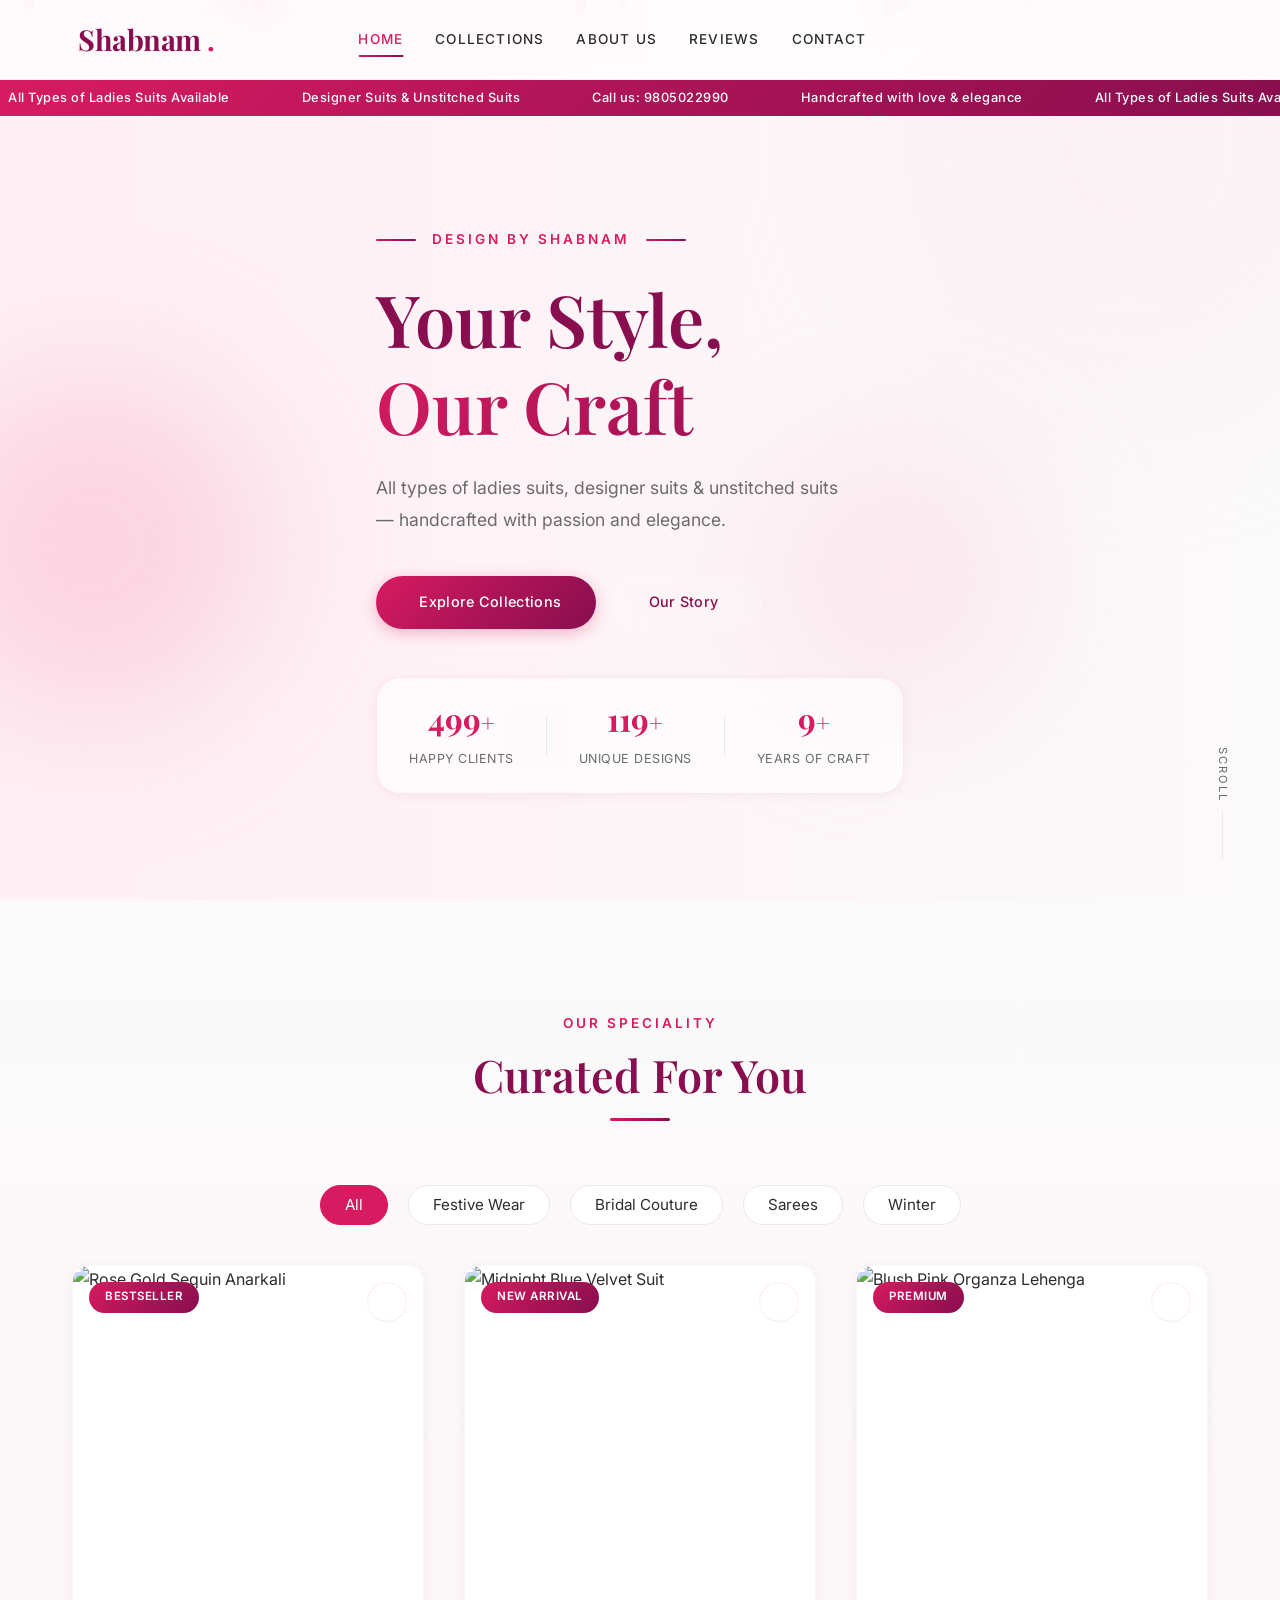
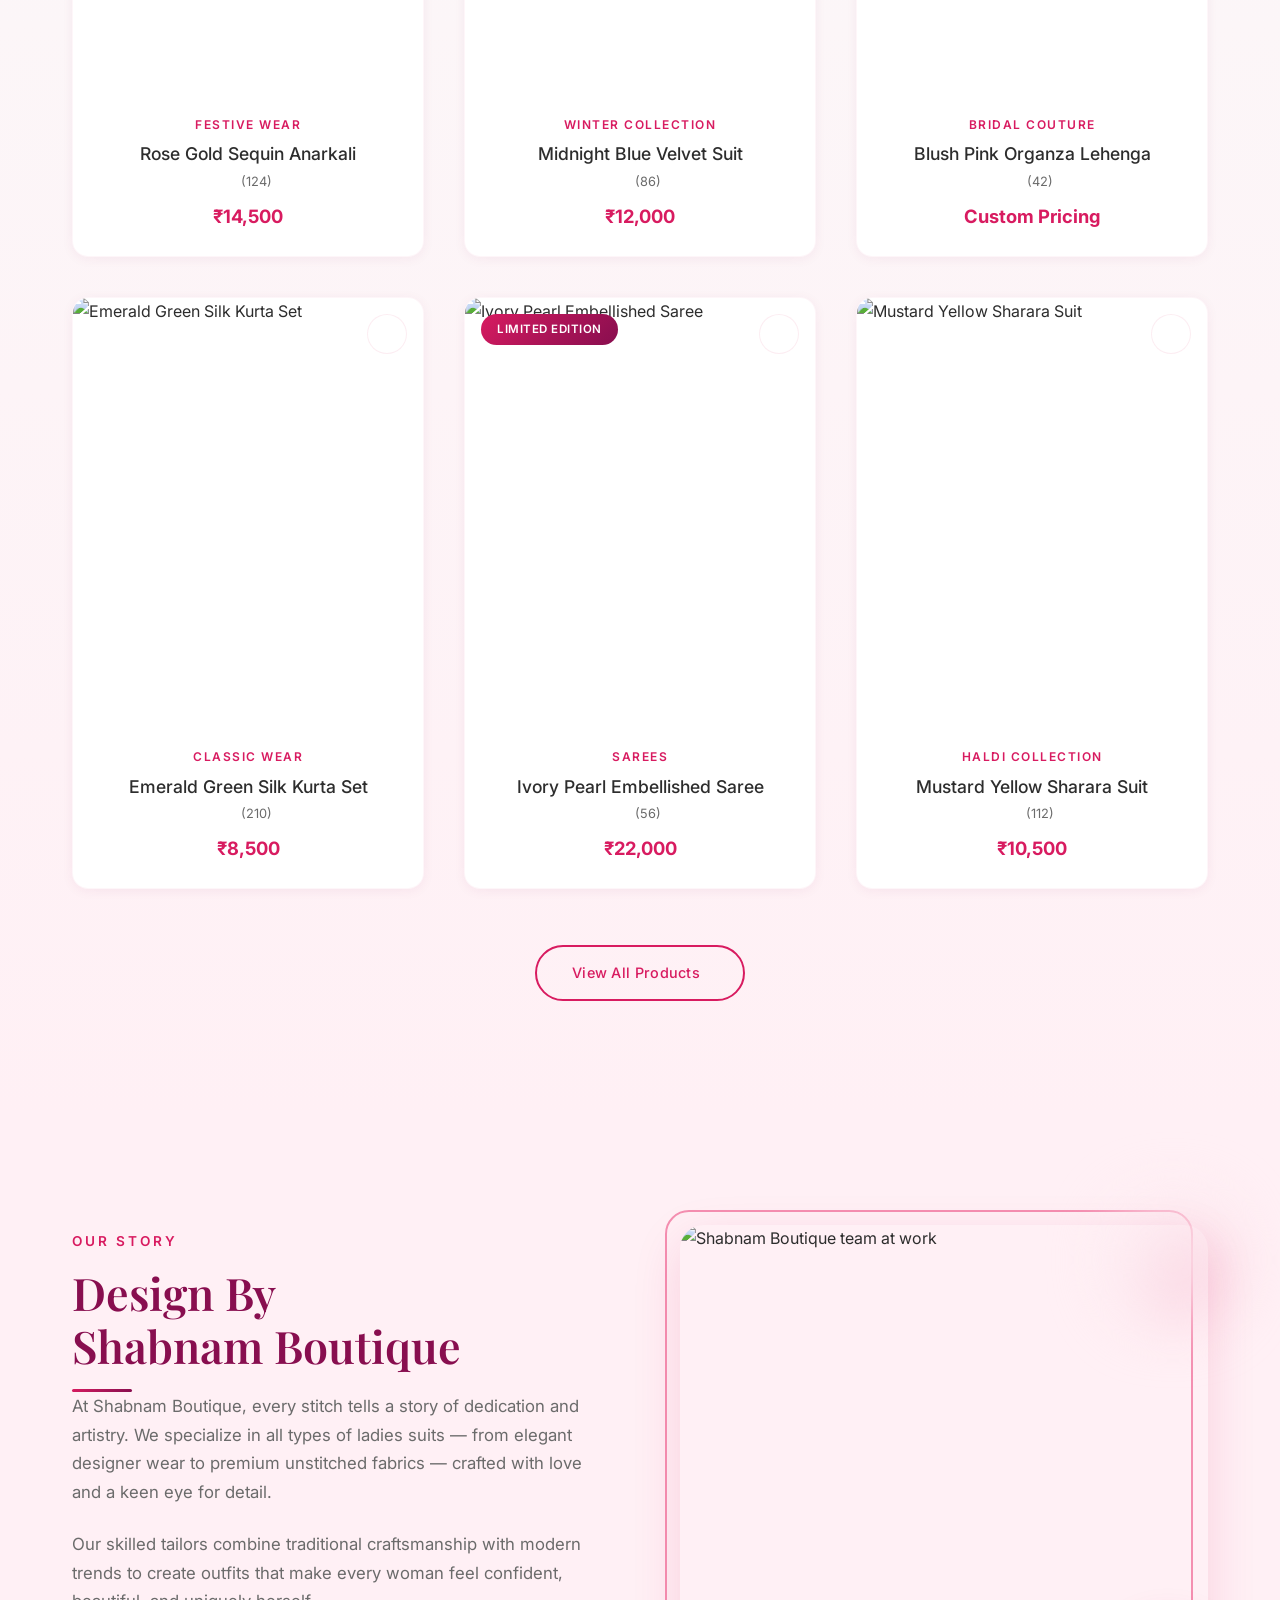
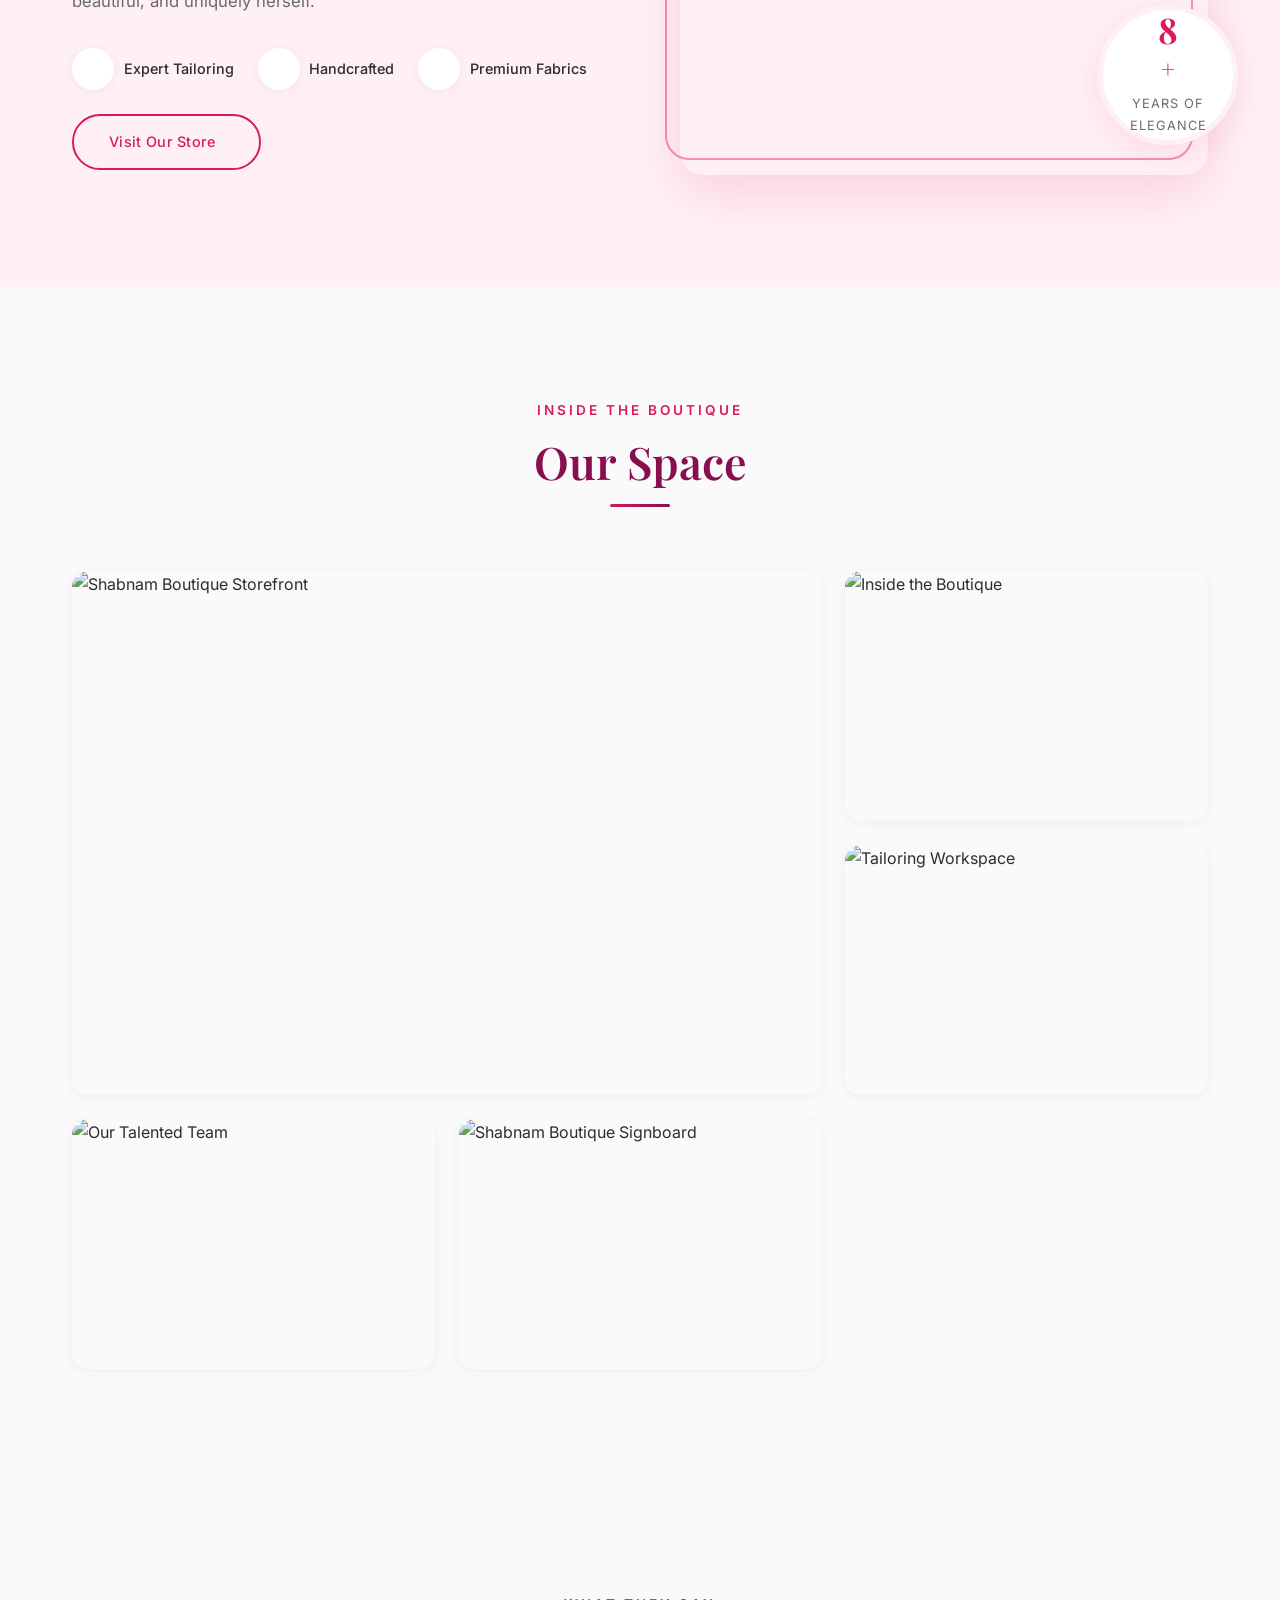
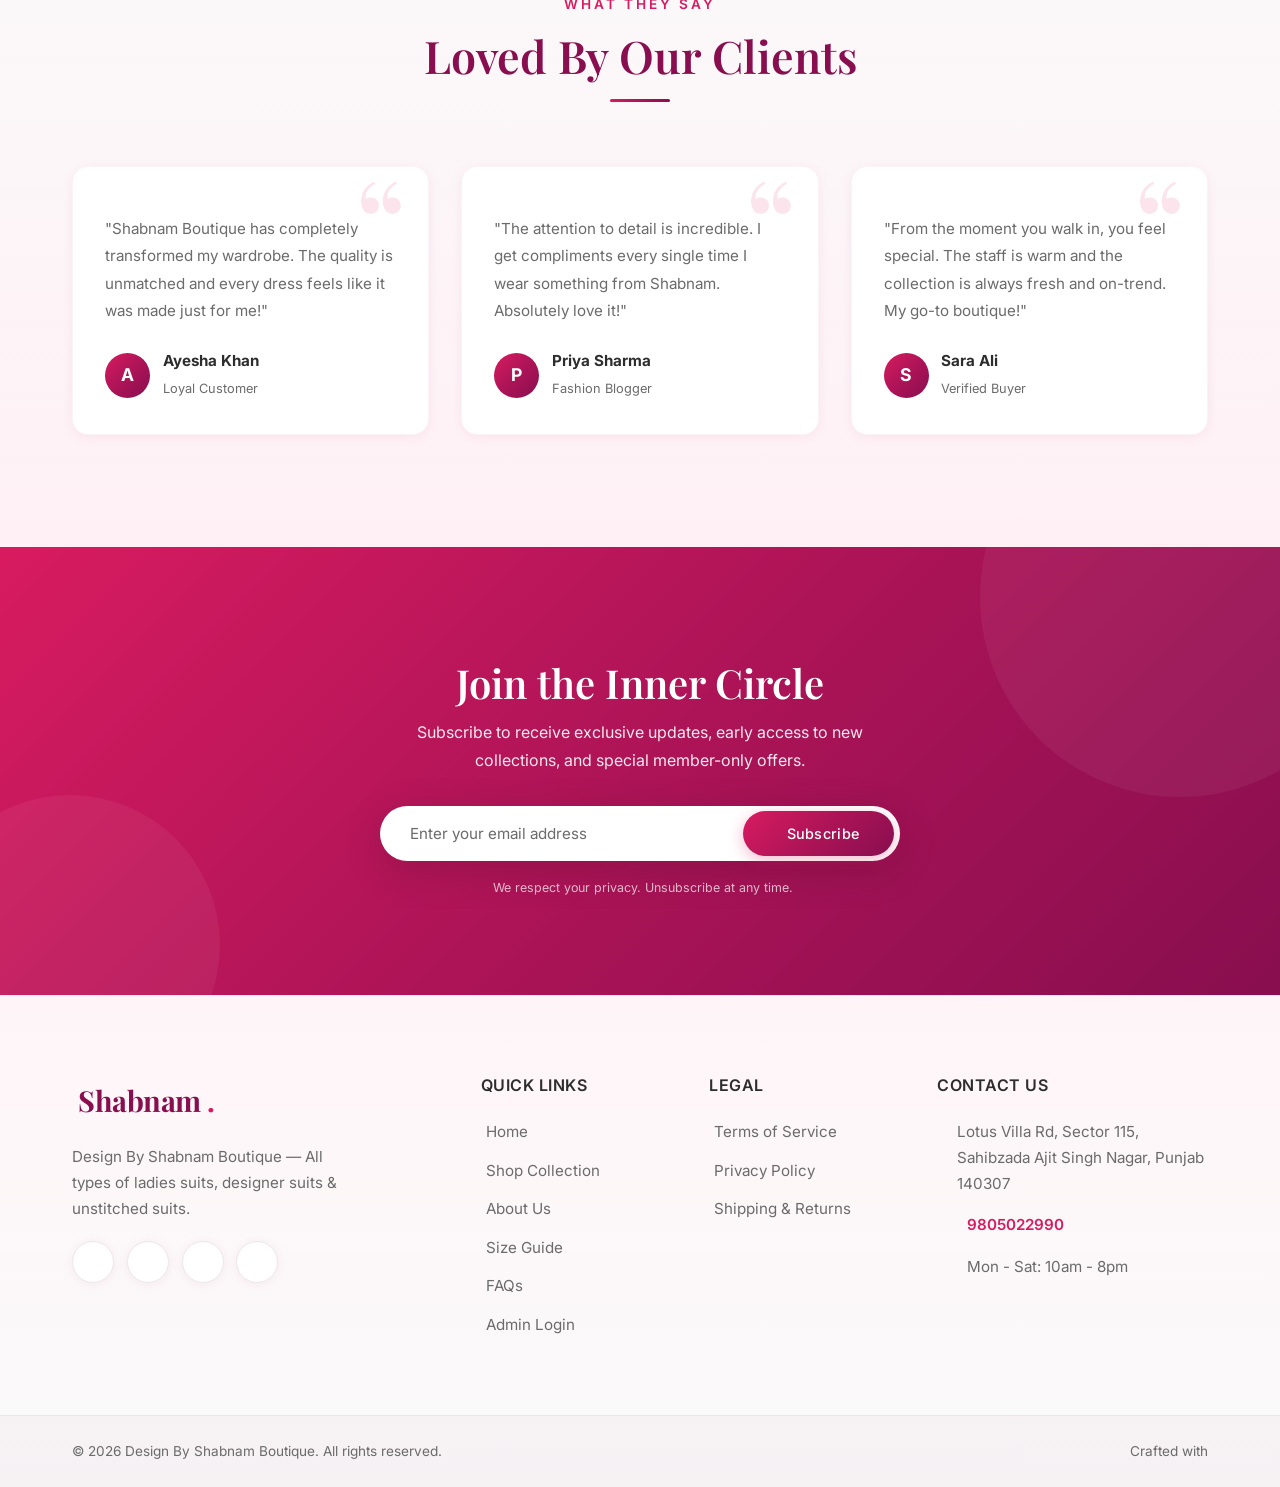
==== index.html @ d17d6d3a "Add files via upload" ====
<!DOCTYPE html>
<html lang="en">
<head>
    <meta charset="UTF-8">
    <meta name="viewport" content="width=device-width, initial-scale=1.0">
    <title>Design By Shabnam Boutique | Ladies Suits & Designer Wear</title>
    <meta name="description" content="Design By Shabnam Boutique — All types of ladies suits, designer suits, and unstitched suits. Call 9805022990.">
    <!-- Google Fonts -->
    <link rel="preconnect" href="https://fonts.googleapis.com">
    <link rel="preconnect" href="https://fonts.gstatic.com" crossorigin>
    <link href="https://fonts.googleapis.com/css2?family=Inter:wght@300;400;500;600&family=Playfair+Display:ital,wght@0,400;0,600;0,700;1,400&display=swap" rel="stylesheet">
    <link rel="stylesheet" href="styles.css">
    <!-- Phosphor Icons -->
    <script src="https://unpkg.com/@phosphor-icons/web"></script>
</head>
<body>
    <!-- Cursor Glow -->
    <div class="cursor-glow" id="cursorGlow"></div>

    <!-- Floating Decorative Orbs -->
    <div class="floating-orbs" aria-hidden="true">
        <div class="orb orb-1"></div>
        <div class="orb orb-2"></div>
        <div class="orb orb-3"></div>
    </div>

    <!-- Navigation -->
    <header class="header" id="mainHeader">
        <div class="container header-container">
            <a href="#" class="logo">
                <span class="logo-icon"><i class="ph ph-flower-lotus"></i></span>
                Shabnam<span class="logo-dot">.</span>
            </a>
            
            <nav class="desktop-nav">
                <a href="#home" class="nav-link active">Home</a>
                <a href="#collections" class="nav-link">Collections</a>
                <a href="#about" class="nav-link">About Us</a>
                <a href="#testimonials" class="nav-link">Reviews</a>
                <a href="#contact" class="nav-link">Contact</a>
            </nav>

            <div class="header-actions">
                <button class="icon-btn" aria-label="Search"><i class="ph ph-magnifying-glass"></i></button>
                <a href="#" class="icon-btn" aria-label="User Profile" id="userProfileBtn">
                    <i class="ph ph-user"></i>
                </a>
                <a href="#" class="icon-btn wishlist-btn" aria-label="Wishlist" onclick="openWishlistModal(event)">
                    <i class="ph ph-heart"></i>
                    <span class="cart-badge" id="wishlistBadge" style="display: none; background: #e91e63;">0</span>
                </a>
                <a href="checkout.html" class="icon-btn cart-btn" aria-label="Cart">
                    <i class="ph ph-shopping-bag"></i>
                    <span class="cart-badge" id="cartBadge" style="display: none;">0</span>
                </a>
                <button class="icon-btn mobile-menu-btn" aria-label="Menu" id="mobileMenuBtn"><i class="ph ph-list"></i></button>
            </div>
        </div>
        
        <!-- Mobile Navigation -->
        <div class="mobile-nav" id="mobileNav">
            <div class="mobile-nav-inner">
                <button class="close-menu-btn" id="closeMenuBtn"><i class="ph ph-x"></i></button>
                <div class="mobile-nav-brand">
                    <span class="logo-icon"><i class="ph ph-flower-lotus"></i></span>
                    <span class="logo">Shabnam<span class="logo-dot">.</span></span>
                </div>
                <a href="#home" class="nav-link">Home</a>
                <a href="#collections" class="nav-link">Collections</a>
                <a href="#about" class="nav-link">About Us</a>
                <a href="#testimonials" class="nav-link">Reviews</a>
                <a href="#contact" class="nav-link">Contact</a>
                <div class="mobile-nav-footer">
                    <div class="social-links">
                        <a href="#" aria-label="Instagram"><i class="ph ph-instagram-logo"></i></a>
                        <a href="#" aria-label="Facebook"><i class="ph ph-facebook-logo"></i></a>
                        <a href="#" aria-label="Pinterest"><i class="ph ph-pinterest-logo"></i></a>
                    </div>
                </div>
            </div>
        </div>
        <div class="mobile-nav-overlay" id="mobileNavOverlay"></div>
    </header>

    <!-- Marquee Announcement Bar -->
    <div class="announcement-bar">
        <div class="marquee">
            <div class="marquee-content">
                <span><i class="ph ph-sparkle"></i> All Types of Ladies Suits Available</span>
                <span><i class="ph ph-star"></i> Designer Suits &amp; Unstitched Suits</span>
                <span><i class="ph ph-gift"></i> Call us: 9805022990</span>
                <span><i class="ph ph-heart"></i> Handcrafted with love &amp; elegance</span>
                <span><i class="ph ph-sparkle"></i> All Types of Ladies Suits Available</span>
                <span><i class="ph ph-star"></i> Designer Suits &amp; Unstitched Suits</span>
                <span><i class="ph ph-gift"></i> Call us: 9805022990</span>
                <span><i class="ph ph-heart"></i> Handcrafted with love &amp; elegance</span>
            </div>
        </div>
    </div>

    <main>
        <!-- Hero Section -->
        <section id="home" class="hero">
            <div class="hero-image-wrapper">
                <img src="images/storefront.webp" alt="Design By Shabnam Boutique Storefront" class="hero-image" id="heroImage">
                <div class="hero-overlay"></div>
            </div>
            <!-- Floating petals -->
            <div class="hero-particles" id="heroParticles"></div>
            <div class="container hero-content">
                <span class="hero-subtitle fade-in">
                    <span class="line"></span>
                    Design By Shabnam
                    <span class="line"></span>
                </span>
                <h1 class="hero-title fade-in">
                    <span class="title-line">Your Style,</span>
                    <span class="title-line accent">Our Craft</span>
                </h1>
                <p class="hero-text fade-in">All types of ladies suits, designer suits &amp; unstitched suits — handcrafted with passion and elegance.</p>
                <div class="hero-btns fade-in">
                    <a href="#collections" class="btn btn-primary btn-glow">
                        <i class="ph ph-shopping-bag"></i>
                        Explore Collections
                    </a>
                    <a href="#about" class="btn btn-glass">
                        Our Story
                        <i class="ph ph-arrow-right"></i>
                    </a>
                </div>
                <div class="hero-stats fade-in">
                    <div class="stat">
                        <span class="stat-number" data-target="500">0</span><span class="stat-plus">+</span>
                        <span class="stat-label">Happy Clients</span>
                    </div>
                    <div class="stat-divider"></div>
                    <div class="stat">
                        <span class="stat-number" data-target="120">0</span><span class="stat-plus">+</span>
                        <span class="stat-label">Unique Designs</span>
                    </div>
                    <div class="stat-divider"></div>
                    <div class="stat">
                        <span class="stat-number" data-target="10">0</span><span class="stat-plus">+</span>
                        <span class="stat-label">Years of Craft</span>
                    </div>
                </div>
            </div>
            <div class="hero-scroll-indicator">
                <span>Scroll</span>
                <div class="scroll-line"></div>
            </div>
        </section>

        <!-- Featured Collections Section -->
        <section id="collections" class="section collections">
            <div class="container">
                <div class="section-header fade-in-scroll">
                    <span class="section-subtitle">Our Speciality</span>
                    <h2 class="section-title">Curated For You</h2>
                    <div class="section-line"></div>
                </div>
                
                <div class="category-filters" id="categoryFilters" style="margin-bottom: 2.5rem; text-align: center;">
                    <button class="filter-btn active" data-filter="all">All</button>
                    <button class="filter-btn" data-filter="Festive Wear">Festive Wear</button>
                    <button class="filter-btn" data-filter="Bridal Couture">Bridal Couture</button>
                    <button class="filter-btn" data-filter="Sarees">Sarees</button>
                    <button class="filter-btn" data-filter="Winter Collection">Winter</button>
                </div>
                
                <div class="product-grid" id="productGrid">
                    <!-- Products will be dynamically loaded here by script.js -->
                </div>        
                <div class="text-center" style="margin-top: 3.5rem;">
                    <a href="#" class="btn btn-outline btn-shimmer">
                        <span>View All Products</span>
                        <i class="ph ph-arrow-right"></i>
                    </a>
                </div>
            </div>
        </section>

        <!-- About Section -->
        <section id="about" class="section about">
            <div class="container about-container">
                <div class="about-content fade-in-scroll">
                    <span class="section-subtitle">Our Story</span>
                    <h2 class="section-title">Design By<br>Shabnam Boutique</h2>
                    <div class="section-line left"></div>
                    <p class="about-text">At Shabnam Boutique, every stitch tells a story of dedication and artistry. We specialize in all types of ladies suits — from elegant designer wear to premium unstitched fabrics — crafted with love and a keen eye for detail.</p>
                    <p class="about-text">Our skilled tailors combine traditional craftsmanship with modern trends to create outfits that make every woman feel confident, beautiful, and uniquely herself.</p>
                    <div class="about-features">
                        <div class="about-feature">
                            <div class="feature-icon"><i class="ph ph-scissors"></i></div>
                            <span>Expert Tailoring</span>
                        </div>
                        <div class="about-feature">
                            <div class="feature-icon"><i class="ph ph-hand-heart"></i></div>
                            <span>Handcrafted</span>
                        </div>
                        <div class="about-feature">
                            <div class="feature-icon"><i class="ph ph-diamond"></i></div>
                            <span>Premium Fabrics</span>
                        </div>
                    </div>
                    <a href="#contact" class="btn btn-outline btn-shimmer" style="margin-top: 1.5rem;">
                        <span>Visit Our Store</span>
                        <i class="ph ph-arrow-right"></i>
                    </a>
                </div>
                <div class="about-image-wrapper fade-in-scroll">
                    <img src="images/team.webp" alt="Shabnam Boutique team at work" class="about-image">
                    <div class="about-experience-badge">
                        <span class="number" data-target="10">0</span><span class="number-plus">+</span>
                        <span class="text">Years of<br>Elegance</span>
                    </div>
                    <div class="about-image-decoration"></div>
                </div>
            </div>
        </section>

        <!-- Gallery Section -->
        <section id="gallery" class="section gallery">
            <div class="container">
                <div class="section-header fade-in-scroll">
                    <span class="section-subtitle">Inside The Boutique</span>
                    <h2 class="section-title">Our Space</h2>
                    <div class="section-line"></div>
                </div>
                <div class="gallery-grid">
                    <div class="gallery-item gallery-item-large fade-in-scroll">
                        <img src="images/storefront.webp" alt="Shabnam Boutique Storefront">
                        <div class="gallery-overlay">
                            <span>Our Storefront</span>
                        </div>
                    </div>
                    <div class="gallery-item fade-in-scroll" style="transition-delay: 0.1s;">
                        <img src="images/boutique_inside.webp" alt="Inside the Boutique">
                        <div class="gallery-overlay">
                            <span>Our Collection</span>
                        </div>
                    </div>
                    <div class="gallery-item fade-in-scroll" style="transition-delay: 0.2s;">
                        <img src="images/workspace.jpg" alt="Tailoring Workspace">
                        <div class="gallery-overlay">
                            <span>The Workshop</span>
                        </div>
                    </div>
                    <div class="gallery-item fade-in-scroll" style="transition-delay: 0.3s;">
                        <img src="images/team.webp" alt="Our Talented Team">
                        <div class="gallery-overlay">
                            <span>Our Team</span>
                        </div>
                    </div>
                    <div class="gallery-item fade-in-scroll" style="transition-delay: 0.4s;">
                        <img src="images/signboard.webp" alt="Shabnam Boutique Signboard">
                        <div class="gallery-overlay">
                            <span>Visit Us</span>
                        </div>
                    </div>
                </div>
            </div>
        </section>

        <!-- Testimonials Section -->
        <section id="testimonials" class="section testimonials">
            <div class="container">
                <div class="section-header fade-in-scroll">
                    <span class="section-subtitle">What They Say</span>
                    <h2 class="section-title">Loved By Our Clients</h2>
                    <div class="section-line"></div>
                </div>
                <div class="testimonials-grid">
                    <div class="testimonial-card fade-in-scroll">
                        <div class="testimonial-stars">
                            <i class="ph-fill ph-star"></i><i class="ph-fill ph-star"></i><i class="ph-fill ph-star"></i><i class="ph-fill ph-star"></i><i class="ph-fill ph-star"></i>
                        </div>
                        <p class="testimonial-text">"Shabnam Boutique has completely transformed my wardrobe. The quality is unmatched and every dress feels like it was made just for me!"</p>
                        <div class="testimonial-author">
                            <div class="author-avatar">A</div>
                            <div>
                                <strong>Ayesha Khan</strong>
                                <span>Loyal Customer</span>
                            </div>
                        </div>
                    </div>
                    <div class="testimonial-card fade-in-scroll" style="transition-delay: 0.15s;">
                        <div class="testimonial-stars">
                            <i class="ph-fill ph-star"></i><i class="ph-fill ph-star"></i><i class="ph-fill ph-star"></i><i class="ph-fill ph-star"></i><i class="ph-fill ph-star"></i>
                        </div>
                        <p class="testimonial-text">"The attention to detail is incredible. I get compliments every single time I wear something from Shabnam. Absolutely love it!"</p>
                        <div class="testimonial-author">
                            <div class="author-avatar">P</div>
                            <div>
                                <strong>Priya Sharma</strong>
                                <span>Fashion Blogger</span>
                            </div>
                        </div>
                    </div>
                    <div class="testimonial-card fade-in-scroll" style="transition-delay: 0.3s;">
                        <div class="testimonial-stars">
                            <i class="ph-fill ph-star"></i><i class="ph-fill ph-star"></i><i class="ph-fill ph-star"></i><i class="ph-fill ph-star"></i><i class="ph-fill ph-star-half"></i>
                        </div>
                        <p class="testimonial-text">"From the moment you walk in, you feel special. The staff is warm and the collection is always fresh and on-trend. My go-to boutique!"</p>
                        <div class="testimonial-author">
                            <div class="author-avatar">S</div>
                            <div>
                                <strong>Sara Ali</strong>
                                <span>Verified Buyer</span>
                            </div>
                        </div>
                    </div>
                </div>
            </div>
        </section>

        <!-- Newsletter Section -->
        <section class="newsletter">
            <div class="newsletter-bg-shapes" aria-hidden="true">
                <div class="shape shape-1"></div>
                <div class="shape shape-2"></div>
            </div>
            <div class="container newsletter-container fade-in-scroll">
                <i class="ph ph-envelope-simple newsletter-icon"></i>
                <h2 class="newsletter-title">Join the Inner Circle</h2>
                <p class="newsletter-text">Subscribe to receive exclusive updates, early access to new collections, and special member-only offers.</p>
                <form class="newsletter-form" id="newsletterForm">
                    <input type="email" placeholder="Enter your email address" required class="newsletter-input" id="newsletterEmail">
                    <button type="submit" class="btn btn-primary btn-glow">
                        <i class="ph ph-paper-plane-tilt"></i>
                        Subscribe
                    </button>
                </form>
                <p class="newsletter-note"><i class="ph ph-lock-simple"></i> We respect your privacy. Unsubscribe at any time.</p>
            </div>
        </section>

        <!-- Quick View Modal -->
        <div id="quickViewModal" class="quick-view-modal hidden">
            <div class="quick-view-overlay" id="quickViewOverlay"></div>
            <div class="quick-view-content">
                <button class="close-quick-view" id="closeQuickView"><i class="ph ph-x"></i></button>
                <div class="quick-view-grid">
                    <div class="quick-view-image-container">
                        <img id="qvImage" src="" alt="Product">
                    </div>
                    <div class="quick-view-details">
                        <span id="qvCategory" class="qv-category"></span>
                        <h2 id="qvName" class="qv-title"></h2>
                        <div class="qv-rating" id="qvRating"></div>
                        <p id="qvPrice" class="qv-price"></p>
                        <p id="qvDescription" class="qv-description"></p>
                        
                        <div class="qv-options">
                            <label for="qvSize">Select Size</label>
                            <select id="qvSize" class="qv-select">
                                <!-- Options injected dynamically -->
                            </select>
                        </div>
                        
                        <button id="qvAddToCartBtn" class="btn btn-primary btn-glow w-100" style="width: 100%; margin-top: 1rem;">
                            <i class="ph ph-shopping-cart"></i> Add to Cart
                        </button>
                    </div>
                </div>
            </div>
        </div>

        <!-- Wishlist Modal -->
        <div id="wishlistModal" class="quick-view-modal hidden">
            <div class="quick-view-overlay" id="wishlistOverlay"></div>
            <div class="quick-view-content" style="max-width: 600px;">
                <button class="close-quick-view" id="closeWishlist"><i class="ph ph-x"></i></button>
                <div style="padding: 2rem;">
                    <h2 class="checkout-title" style="margin-bottom: 1rem; padding-bottom: 0.5rem; font-family: var(--font-heading); color: var(--color-accent); border-bottom: 1px solid var(--color-border);">Your Wishlist</h2>
                    <div id="wishlistItemsContainer" class="cart-items" style="max-height: 400px; overflow-y: auto;">
                        <!-- Items injected here -->
                    </div>
                </div>
            </div>
        </div>
    </main>

    <!-- Footer -->
    <footer id="contact" class="footer">
        <div class="container footer-container">
            <div class="footer-brand">
                <a href="#" class="logo">
                    <span class="logo-icon"><i class="ph ph-flower-lotus"></i></span>
                    Shabnam<span class="logo-dot">.</span>
                </a>
                <p class="footer-desc">Design By Shabnam Boutique — All types of ladies suits, designer suits &amp; unstitched suits.</p>
                <div class="social-links">
                    <a href="#" aria-label="Instagram"><i class="ph ph-instagram-logo"></i></a>
                    <a href="#" aria-label="Facebook"><i class="ph ph-facebook-logo"></i></a>
                    <a href="#" aria-label="Pinterest"><i class="ph ph-pinterest-logo"></i></a>
                    <a href="#" aria-label="Twitter"><i class="ph ph-twitter-logo"></i></a>
                </div>
            </div>
            
            <div class="footer-links">
                <h4 class="footer-heading">Quick Links</h4>
                <ul>
                    <li><a href="#home"><i class="ph ph-caret-right"></i> Home</a></li>
                    <li><a href="#collections"><i class="ph ph-caret-right"></i> Shop Collection</a></li>
                    <li><a href="#about"><i class="ph ph-caret-right"></i> About Us</a></li>
                    <li><a href="#"><i class="ph ph-caret-right"></i> Size Guide</a></li>
                    <li><a href="#"><i class="ph ph-caret-right"></i> FAQs</a></li>
                    <li><a href="admin.html"><i class="ph ph-lock-key"></i> Admin Login</a></li>
                </ul>
            </div>
            
            <div class="footer-links">
                <h4 class="footer-heading">Legal</h4>
                <ul>
                    <li><a href="#"><i class="ph ph-caret-right"></i> Terms of Service</a></li>
                    <li><a href="#"><i class="ph ph-caret-right"></i> Privacy Policy</a></li>
                    <li><a href="#"><i class="ph ph-caret-right"></i> Shipping & Returns</a></li>
                </ul>
            </div>
            
            <div class="footer-contact">
                <h4 class="footer-heading">Contact Us</h4>
                <p><i class="ph ph-map-pin"></i> <a href="https://maps.app.goo.gl/NgfeRGjJx2tMakkLA" target="_blank" rel="noopener noreferrer" style="color: inherit; text-decoration: none; transition: color 0.3s ease;" onmouseover="this.style.color='var(--color-primary)'" onmouseout="this.style.color='inherit'">Lotus Villa Rd, Sector 115, Sahibzada Ajit Singh Nagar, Punjab 140307</a></p>
                <p><i class="ph ph-phone"></i> <a href="tel:9805022990" style="color: var(--color-primary); font-weight: 600;">9805022990</a></p>
                <p><i class="ph ph-clock"></i> Mon - Sat: 10am - 8pm</p>
            </div>
        </div>
        <div class="footer-bottom">
            <div class="container footer-bottom-inner">
                <p>&copy; 2026 Design By Shabnam Boutique. All rights reserved.</p>
                <p>Crafted with <i class="ph-fill ph-heart" style="color: var(--color-primary);"></i></p>
            </div>
        </div>
    </footer>

    <!-- Back to Top Button -->
    <button class="back-to-top" id="backToTop" aria-label="Back to top">
        <i class="ph ph-caret-up"></i>
    </button>

    <!-- Firebase SDKs -->
    <script src="https://www.gstatic.com/firebasejs/10.7.1/firebase-app-compat.js"></script>
    <script src="https://www.gstatic.com/firebasejs/10.7.1/firebase-firestore-compat.js"></script>
    <script src="https://www.gstatic.com/firebasejs/10.7.1/firebase-auth-compat.js"></script>
    <script src="firebase-init.js"></script>
    
    <script src="script.js"></script>
</body>
</html>
---- styles.css ----
/* ==========================================================================
   CSS Variables & Reset
   ========================================================================== */
:root {
    /* Color Palette - Elegant Pink Theme */
    --color-primary: #D81B60;
    --color-primary-dark: #AD1457;
    --color-primary-light: #F48FB1;
    --color-primary-lighter: #FCE4EC;
    --color-accent: #880E4F;
    --color-gold: #C9A96E;
    
    --color-bg-light: #FAFAFA;
    --color-bg-pink-tint: #FFF0F5;
    --color-surface: #FFFFFF;
    
    --color-text-main: #2D2D2D;
    --color-text-light: #6B6B6B;
    --color-text-white: #FFFFFF;

    --color-border: #F0E6EA;

    /* Gradients */
    --gradient-primary: linear-gradient(135deg, #D81B60 0%, #AD1457 50%, #880E4F 100%);
    --gradient-soft: linear-gradient(135deg, #FFF0F5 0%, #FCE4EC 50%, #F8BBD0 100%);
    --gradient-glass: linear-gradient(135deg, rgba(255,255,255,0.2), rgba(255,255,255,0.05));

    /* Typography */
    --font-heading: 'Playfair Display', serif;
    --font-body: 'Inter', sans-serif;
    
    /* Layout */
    --container-width: 1200px;
    --header-height: 80px;

    /* Transitions */
    --transition-fast: 0.2s ease;
    --transition-smooth: 0.4s cubic-bezier(0.25, 0.46, 0.45, 0.94);
    --transition-bounce: 0.5s cubic-bezier(0.34, 1.56, 0.64, 1);
    
    /* Shadows */
    --shadow-sm: 0 2px 12px rgba(136, 14, 79, 0.06);
    --shadow-md: 0 8px 30px rgba(216, 27, 96, 0.1);
    --shadow-lg: 0 16px 48px rgba(216, 27, 96, 0.15);
    --shadow-glow: 0 0 30px rgba(216, 27, 96, 0.25);

    /* Border radius */
    --radius-sm: 8px;
    --radius-md: 16px;
    --radius-lg: 24px;
    --radius-full: 50px;
}

* {
    margin: 0;
    padding: 0;
    box-sizing: border-box;
}

html {
    scroll-behavior: smooth;
}

body {
    font-family: var(--font-body);
    color: var(--color-text-main);
    background-color: var(--color-bg-light);
    line-height: 1.7;
    overflow-x: hidden;
    cursor: default;
}

::selection {
    background-color: var(--color-primary-lighter);
    color: var(--color-accent);
}

a {
    text-decoration: none;
    color: inherit;
}

ul {
    list-style: none;
}

img {
    max-width: 100%;
    height: auto;
    display: block;
}

.container {
    max-width: var(--container-width);
    margin: 0 auto;
    padding: 0 2rem;
}

.text-center {
    text-align: center;
}

/* ==========================================================================
   Cursor Glow
   ========================================================================== */
.cursor-glow {
    position: fixed;
    width: 400px;
    height: 400px;
    border-radius: 50%;
    background: radial-gradient(circle, rgba(216, 27, 96, 0.06) 0%, transparent 70%);
    pointer-events: none;
    z-index: 9999;
    transform: translate(-50%, -50%);
    transition: opacity 0.3s ease;
    opacity: 0;
}

.cursor-glow.active {
    opacity: 1;
}

/* ==========================================================================
   Floating Orbs
   ========================================================================== */
.floating-orbs {
    position: fixed;
    top: 0;
    left: 0;
    width: 100%;
    height: 100%;
    pointer-events: none;
    z-index: 0;
    overflow: hidden;
}

.orb {
    position: absolute;
    border-radius: 50%;
    filter: blur(80px);
    opacity: 0.3;
}

.orb-1 {
    width: 500px;
    height: 500px;
    background: var(--color-primary-lighter);
    top: -100px;
    right: -100px;
    animation: floatOrb 20s ease-in-out infinite;
}

.orb-2 {
    width: 350px;
    height: 350px;
    background: var(--color-primary-light);
    bottom: 20%;
    left: -80px;
    animation: floatOrb 25s ease-in-out infinite reverse;
}

.orb-3 {
    width: 250px;
    height: 250px;
    background: #F8BBD0;
    top: 50%;
    right: 20%;
    animation: floatOrb 18s ease-in-out infinite 5s;
}

@keyframes floatOrb {
    0%, 100% { transform: translate(0, 0) scale(1); }
    25% { transform: translate(40px, -60px) scale(1.1); }
    50% { transform: translate(-30px, 40px) scale(0.95); }
    75% { transform: translate(60px, 20px) scale(1.05); }
}

/* ==========================================================================
   Typography
   ========================================================================== */
h1, h2, h3, h4, h5, h6 {
    font-family: var(--font-heading);
    color: var(--color-accent);
    font-weight: 600;
    line-height: 1.2;
}

/* ==========================================================================
   Buttons
   ========================================================================== */
.btn {
    display: inline-flex;
    align-items: center;
    justify-content: center;
    gap: 0.5rem;
    padding: 0.85rem 2.2rem;
    font-family: var(--font-body);
    font-size: 0.9rem;
    font-weight: 500;
    border-radius: var(--radius-full);
    cursor: pointer;
    transition: all var(--transition-smooth);
    border: none;
    outline: none;
    position: relative;
    overflow: hidden;
    letter-spacing: 0.3px;
}

.btn-primary {
    background: var(--gradient-primary);
    color: var(--color-text-white);
    box-shadow: 0 4px 15px rgba(216, 27, 96, 0.3);
}

.btn-primary:hover {
    transform: translateY(-3px);
    box-shadow: 0 8px 25px rgba(216, 27, 96, 0.4);
}

.btn-primary:active {
    transform: translateY(-1px);
}

.btn-glow::after {
    content: '';
    position: absolute;
    top: -50%;
    left: -50%;
    width: 200%;
    height: 200%;
    background: radial-gradient(circle, rgba(255,255,255,0.15) 0%, transparent 60%);
    opacity: 0;
    transition: opacity 0.3s ease;
}

.btn-glow:hover::after {
    opacity: 1;
}

.btn-glass {
    background: rgba(255, 255, 255, 0.15);
    backdrop-filter: blur(10px);
    -webkit-backdrop-filter: blur(10px);
    border: 1px solid rgba(255, 255, 255, 0.3);
    color: var(--color-accent);
}

.btn-glass:hover {
    background: rgba(255, 255, 255, 0.3);
    transform: translateY(-3px);
}

.btn-outline {
    background-color: transparent;
    color: var(--color-primary);
    border: 2px solid var(--color-primary);
    position: relative;
    z-index: 1;
}

.btn-outline::before {
    content: '';
    position: absolute;
    top: 0;
    left: 0;
    width: 0;
    height: 100%;
    background: var(--gradient-primary);
    transition: width var(--transition-smooth);
    border-radius: var(--radius-full);
    z-index: -1;
}

.btn-outline:hover {
    color: var(--color-text-white);
    border-color: transparent;
    transform: translateY(-3px);
    box-shadow: var(--shadow-md);
}

.btn-outline:hover::before {
    width: 100%;
}

.btn-shimmer {
    overflow: hidden;
}

.btn-shimmer::after {
    content: '';
    position: absolute;
    top: 0;
    left: -100%;
    width: 60%;
    height: 100%;
    background: linear-gradient(90deg, transparent, rgba(255,255,255,0.2), transparent);
    animation: shimmer 3s infinite;
}

@keyframes shimmer {
    0% { left: -100%; }
    100% { left: 200%; }
}

.btn-sm {
    padding: 0.55rem 1.4rem;
    font-size: 0.85rem;
}

.btn:disabled {
    opacity: 0.5;
    cursor: not-allowed;
    transform: none !important;
    box-shadow: none !important;
}

/* ==========================================================================
   Header & Navigation
   ========================================================================== */
.header {
    position: fixed;
    top: 0;
    left: 0;
    width: 100%;
    height: var(--header-height);
    background-color: rgba(255, 255, 255, 0.7);
    backdrop-filter: blur(20px) saturate(180%);
    -webkit-backdrop-filter: blur(20px) saturate(180%);
    z-index: 1000;
    transition: all 0.3s ease;
    border-bottom: 1px solid rgba(216, 27, 96, 0.05);
}

.header.scrolled {
    box-shadow: 0 4px 30px rgba(216, 27, 96, 0.08);
    background-color: rgba(255, 255, 255, 0.92);
    height: 70px;
}

.header-container {
    display: flex;
    justify-content: space-between;
    align-items: center;
    height: 100%;
}

.logo {
    font-family: var(--font-heading);
    font-size: 1.8rem;
    font-weight: 700;
    color: var(--color-accent);
    letter-spacing: -0.5px;
    display: flex;
    align-items: center;
    gap: 0.4rem;
}

.logo-icon {
    font-size: 1.4rem;
    color: var(--color-primary);
    display: flex;
    animation: gentlePulse 3s ease-in-out infinite;
}

@keyframes gentlePulse {
    0%, 100% { transform: scale(1); }
    50% { transform: scale(1.1); }
}

.logo-dot {
    color: var(--color-primary);
}

.desktop-nav {
    display: flex;
    gap: 2rem;
}

.nav-link {
    font-size: 0.85rem;
    font-weight: 500;
    color: var(--color-text-main);
    text-transform: uppercase;
    letter-spacing: 1.2px;
    position: relative;
    transition: var(--transition-fast);
    padding: 0.4rem 0;
}

.nav-link::after {
    content: '';
    position: absolute;
    bottom: 0;
    left: 50%;
    width: 0;
    height: 2px;
    background: var(--gradient-primary);
    transition: all var(--transition-smooth);
    transform: translateX(-50%);
    border-radius: 2px;
}

.nav-link:hover {
    color: var(--color-primary);
}

.nav-link:hover::after, .nav-link.active::after {
    width: 100%;
}

.nav-link.active {
    color: var(--color-primary);
}

.header-actions {
    display: flex;
    gap: 0.8rem;
    align-items: center;
}

.icon-btn {
    background: none;
    border: none;
    font-size: 1.3rem;
    color: var(--color-text-main);
    cursor: pointer;
    transition: all var(--transition-fast);
    width: 40px;
    height: 40px;
    display: flex;
    align-items: center;
    justify-content: center;
    border-radius: 50%;
    position: relative;
}

.icon-btn:hover {
    color: var(--color-primary);
    background-color: var(--color-primary-lighter);
}

.cart-btn {
    position: relative;
}

.cart-badge {
    position: absolute;
    top: 2px;
    right: 2px;
    width: 18px;
    height: 18px;
    background: var(--gradient-primary);
    color: white;
    font-size: 0.65rem;
    font-weight: 700;
    border-radius: 50%;
    display: flex;
    align-items: center;
    justify-content: center;
    animation: badgePop 0.3s var(--transition-bounce);
}

@keyframes badgePop {
    0% { transform: scale(0); }
    100% { transform: scale(1); }
}

.mobile-menu-btn {
    display: none;
}

/* Mobile Nav */
.mobile-nav {
    position: fixed;
    top: 0;
    right: -100%;
    width: 320px;
    height: 100vh;
    background: linear-gradient(180deg, #FFF0F5 0%, #FFFFFF 100%);
    box-shadow: -10px 0 40px rgba(136, 14, 79, 0.1);
    z-index: 1001;
    transition: right 0.5s cubic-bezier(0.77, 0, 0.175, 1);
}

.mobile-nav.open {
    right: 0;
}

.mobile-nav-overlay {
    position: fixed;
    inset: 0;
    background: rgba(136, 14, 79, 0.15);
    backdrop-filter: blur(4px);
    z-index: 1000;
    opacity: 0;
    pointer-events: none;
    transition: opacity 0.3s ease;
}

.mobile-nav-overlay.active {
    opacity: 1;
    pointer-events: auto;
}

.mobile-nav-inner {
    display: flex;
    flex-direction: column;
    padding: 2rem;
    height: 100%;
}

.mobile-nav-brand {
    display: flex;
    align-items: center;
    gap: 0.5rem;
    margin-bottom: 3rem;
    padding-bottom: 1.5rem;
    border-bottom: 1px solid var(--color-border);
}

.mobile-nav .nav-link {
    font-size: 1.1rem;
    margin-bottom: 1.2rem;
    padding: 0.6rem 1rem;
    border-radius: var(--radius-sm);
    transition: all var(--transition-fast);
}

.mobile-nav .nav-link:hover {
    background-color: var(--color-primary-lighter);
}

.mobile-nav-footer {
    margin-top: auto;
    padding-top: 1.5rem;
    border-top: 1px solid var(--color-border);
}

.close-menu-btn {
    position: absolute;
    top: 25px;
    right: 25px;
    background: var(--color-primary-lighter);
    border: none;
    font-size: 1.4rem;
    color: var(--color-primary);
    cursor: pointer;
    width: 40px;
    height: 40px;
    border-radius: 50%;
    display: flex;
    align-items: center;
    justify-content: center;
    transition: all var(--transition-fast);
}

.close-menu-btn:hover {
    background: var(--color-primary);
    color: white;
}

/* ==========================================================================
   Announcement Bar / Marquee
   ========================================================================== */
.announcement-bar {
    position: fixed;
    top: var(--header-height);
    left: 0;
    width: 100%;
    background: var(--gradient-primary);
    color: white;
    z-index: 999;
    overflow: hidden;
    height: 36px;
    display: flex;
    align-items: center;
}

.marquee {
    display: flex;
    width: 100%;
    overflow: hidden;
}

.marquee-content {
    display: flex;
    gap: 4rem;
    animation: marqueeScroll 30s linear infinite;
    white-space: nowrap;
}

.marquee-content span {
    font-size: 0.8rem;
    font-weight: 500;
    letter-spacing: 0.5px;
    display: flex;
    align-items: center;
    gap: 0.5rem;
}

@keyframes marqueeScroll {
    0% { transform: translateX(0); }
    100% { transform: translateX(-50%); }
}

/* ==========================================================================
   Hero Section
   ========================================================================== */
.hero {
    position: relative;
    height: 100vh;
    min-height: 700px;
    display: flex;
    align-items: center;
    padding-top: calc(var(--header-height) + 36px);
    overflow: hidden;
}

.hero-image-wrapper {
    position: absolute;
    top: 0;
    left: 0;
    width: 100%;
    height: 100%;
    z-index: -1;
}

.hero-image {
    width: 100%;
    height: 100%;
    object-fit: cover;
    object-position: center 20%;
    animation: heroZoom 25s ease-in-out infinite alternate;
}

@keyframes heroZoom {
    0% { transform: scale(1); }
    100% { transform: scale(1.08); }
}

.hero-overlay {
    position: absolute;
    top: 0;
    left: 0;
    width: 100%;
    height: 100%;
    background: linear-gradient(
        to right,
        rgba(255,240,245,0.95) 0%,
        rgba(255,240,245,0.8) 35%,
        rgba(255,240,245,0.4) 60%,
        rgba(255,240,245,0.1) 100%
    );
}

.hero-particles {
    position: absolute;
    inset: 0;
    pointer-events: none;
    z-index: 1;
}

.petal {
    position: absolute;
    width: 12px;
    height: 12px;
    background: var(--color-primary-light);
    border-radius: 50% 0 50% 50%;
    opacity: 0.4;
    animation: floatPetal linear infinite;
}

@keyframes floatPetal {
    0% {
        transform: translateY(0) rotate(0deg) scale(1);
        opacity: 0;
    }
    10% { opacity: 0.4; }
    90% { opacity: 0.4; }
    100% {
        transform: translateY(100vh) rotate(720deg) scale(0.3);
        opacity: 0;
    }
}

.hero-content {
    max-width: 650px;
    position: relative;
    z-index: 2;
}

.hero-subtitle {
    display: inline-flex;
    align-items: center;
    gap: 1rem;
    font-size: 0.85rem;
    text-transform: uppercase;
    letter-spacing: 3px;
    color: var(--color-primary);
    margin-bottom: 1.5rem;
    font-weight: 600;
}

.hero-subtitle .line {
    display: inline-block;
    width: 40px;
    height: 2px;
    background: var(--gradient-primary);
    border-radius: 2px;
}

.hero-title {
    font-size: 4.5rem;
    margin-bottom: 1.5rem;
    color: var(--color-accent);
}

.hero-title .title-line {
    display: block;
}

.hero-title .title-line.accent {
    background: var(--gradient-primary);
    -webkit-background-clip: text;
    -webkit-text-fill-color: transparent;
    background-clip: text;
}

.hero-text {
    font-size: 1.1rem;
    color: var(--color-text-light);
    margin-bottom: 2.5rem;
    max-width: 480px;
    line-height: 1.8;
}

.hero-btns {
    display: flex;
    gap: 1rem;
    flex-wrap: wrap;
    margin-bottom: 3rem;
}

.hero-stats {
    display: flex;
    align-items: center;
    gap: 2rem;
    padding: 1.5rem 2rem;
    background: rgba(255, 255, 255, 0.6);
    backdrop-filter: blur(15px);
    -webkit-backdrop-filter: blur(15px);
    border-radius: var(--radius-lg);
    border: 1px solid rgba(216, 27, 96, 0.08);
    box-shadow: var(--shadow-sm);
}

.stat {
    text-align: center;
}

.stat-number {
    font-family: var(--font-heading);
    font-size: 2rem;
    font-weight: 700;
    color: var(--color-primary);
    line-height: 1;
}

.stat-plus {
    font-family: var(--font-heading);
    font-size: 1.5rem;
    color: var(--color-primary);
    font-weight: 700;
}

.stat-label {
    display: block;
    font-size: 0.78rem;
    color: var(--color-text-light);
    text-transform: uppercase;
    letter-spacing: 0.5px;
    margin-top: 0.3rem;
}

.stat-divider {
    width: 1px;
    height: 40px;
    background: var(--color-border);
}

.hero-scroll-indicator {
    position: absolute;
    bottom: 2.5rem;
    right: 3rem;
    display: flex;
    flex-direction: column;
    align-items: center;
    gap: 0.5rem;
    z-index: 2;
}

.hero-scroll-indicator span {
    font-size: 0.7rem;
    text-transform: uppercase;
    letter-spacing: 2px;
    color: var(--color-text-light);
    writing-mode: vertical-rl;
}

.scroll-line {
    width: 1px;
    height: 50px;
    background: var(--color-border);
    position: relative;
    overflow: hidden;
}

.scroll-line::after {
    content: '';
    position: absolute;
    top: -100%;
    left: 0;
    width: 100%;
    height: 50%;
    background: var(--gradient-primary);
    animation: scrollDown 2s ease-in-out infinite;
}

@keyframes scrollDown {
    0% { top: -50%; }
    100% { top: 150%; }
}

/* ==========================================================================
   Sections General
   ========================================================================== */
.section {
    padding: 7rem 0;
    position: relative;
}

.section-header {
    text-align: center;
    margin-bottom: 4rem;
}

.section-subtitle {
    font-size: 0.85rem;
    text-transform: uppercase;
    letter-spacing: 3px;
    color: var(--color-primary);
    font-weight: 600;
    display: block;
    margin-bottom: 0.8rem;
}

.section-title {
    font-size: 2.8rem;
}

.section-line {
    width: 60px;
    height: 3px;
    background: var(--gradient-primary);
    margin: 1rem auto 0;
    border-radius: 3px;
}

.section-line.left {
    margin-left: 0;
}

/* ==========================================================================
   Featured Collections
   ========================================================================== */
.collections {
    background: linear-gradient(180deg, var(--color-bg-light) 0%, var(--color-bg-pink-tint) 100%);
}

.product-grid {
    display: grid;
    grid-template-columns: repeat(auto-fill, minmax(320px, 1fr));
    gap: 2.5rem;
}

.product-card {
    background: var(--color-surface);
    border-radius: var(--radius-md);
    overflow: hidden;
    transition: all var(--transition-smooth);
    box-shadow: var(--shadow-sm);
    border: 1px solid rgba(216, 27, 96, 0.04);
    position: relative;
}

.product-card:hover {
    transform: translateY(-12px);
    box-shadow: var(--shadow-lg);
    border-color: rgba(216, 27, 96, 0.1);
}

.product-badge {
    position: absolute;
    top: 1rem;
    left: 1rem;
    z-index: 3;
    background: var(--gradient-primary);
    color: white;
    font-size: 0.72rem;
    font-weight: 600;
    padding: 0.35rem 1rem;
    border-radius: var(--radius-full);
    text-transform: uppercase;
    letter-spacing: 0.5px;
}

.product-badge.bestseller {
    background: linear-gradient(135deg, var(--color-gold) 0%, #B8860B 100%);
}

.product-badge.coming-soon {
    background: linear-gradient(135deg, #6B6B6B 0%, #444 100%);
}

.product-wishlist {
    position: absolute;
    top: 1rem;
    right: 1rem;
    z-index: 3;
    width: 40px;
    height: 40px;
    background: rgba(255,255,255,0.85);
    backdrop-filter: blur(8px);
    border-radius: 50%;
    display: flex;
    align-items: center;
    justify-content: center;
    font-size: 1.2rem;
    color: var(--color-text-light);
    cursor: pointer;
    transition: all var(--transition-fast);
    border: 1px solid rgba(216, 27, 96, 0.08);
}

.product-wishlist:hover, .product-wishlist.liked {
    color: var(--color-primary);
    background: var(--color-primary-lighter);
    transform: scale(1.15);
}

.product-image-container {
    position: relative;
    height: 420px;
    overflow: hidden;
}

.product-image {
    width: 100%;
    height: 100%;
    object-fit: cover;
    transition: transform 0.8s ease;
}

.product-card:hover .product-image {
    transform: scale(1.08);
}

.product-action {
    position: absolute;
    bottom: -60px;
    left: 0;
    width: 100%;
    padding: 1.5rem;
    display: flex;
    justify-content: center;
    background: linear-gradient(to top, rgba(255,255,255,0.95), rgba(255,255,255,0.5), transparent);
    transition: all var(--transition-smooth);
    opacity: 0;
}

.product-card:hover .product-action {
    bottom: 0;
    opacity: 1;
}

.placeholder-bg {
    background: var(--gradient-soft);
    display: flex;
    align-items: center;
    justify-content: center;
}

.placeholder-content {
    text-align: center;
    color: var(--color-primary-light);
    font-family: var(--font-heading);
    font-style: italic;
    font-size: 1.1rem;
}

.placeholder-icon-ring {
    width: 80px;
    height: 80px;
    border: 2px dashed var(--color-primary-light);
    border-radius: 50%;
    display: flex;
    align-items: center;
    justify-content: center;
    font-size: 2rem;
    margin: 0 auto 1rem;
    animation: gentlePulse 3s ease-in-out infinite;
}

.product-info {
    padding: 1.5rem;
    text-align: center;
}

.product-category {
    font-size: 0.75rem;
    text-transform: uppercase;
    letter-spacing: 1.5px;
    color: var(--color-primary);
    font-weight: 600;
}

.product-name {
    font-family: var(--font-body);
    font-size: 1.1rem;
    font-weight: 500;
    color: var(--color-text-main);
    margin: 0.4rem 0;
}

.product-rating {
    display: flex;
    align-items: center;
    justify-content: center;
    gap: 0.15rem;
    margin-bottom: 0.5rem;
    color: var(--color-gold);
    font-size: 0.85rem;
}

.product-rating span {
    color: var(--color-text-light);
    font-size: 0.8rem;
    margin-left: 0.3rem;
}

.product-price {
    font-weight: 700;
    font-size: 1.15rem;
    color: var(--color-primary);
}

/* ==========================================================================
   About Section
   ========================================================================== */
.about {
    background-color: var(--color-bg-pink-tint);
    overflow: hidden;
}

.about-container {
    display: grid;
    grid-template-columns: 1fr 1fr;
    gap: 5rem;
    align-items: center;
}

.about-text {
    margin-bottom: 1.5rem;
    color: var(--color-text-light);
    font-size: 1.05rem;
}

.about-features {
    display: flex;
    gap: 1.5rem;
    margin-top: 2rem;
    flex-wrap: wrap;
}

.about-feature {
    display: flex;
    align-items: center;
    gap: 0.6rem;
    font-size: 0.9rem;
    font-weight: 500;
    color: var(--color-text-main);
}

.feature-icon {
    width: 42px;
    height: 42px;
    background: white;
    border-radius: 50%;
    display: flex;
    align-items: center;
    justify-content: center;
    font-size: 1.2rem;
    color: var(--color-primary);
    box-shadow: var(--shadow-sm);
}

.about-image-wrapper {
    position: relative;
    border-radius: var(--radius-lg);
    overflow: visible;
}

.about-image-wrapper::before {
    content: '';
    position: absolute;
    top: -15px;
    left: -15px;
    right: 15px;
    bottom: 15px;
    border: 2px solid var(--color-primary-light);
    border-radius: var(--radius-lg);
    z-index: 0;
}

.about-image {
    width: 100%;
    height: 550px;
    object-fit: cover;
    border-radius: var(--radius-lg);
    position: relative;
    z-index: 1;
    box-shadow: var(--shadow-lg);
}

.about-image-decoration {
    position: absolute;
    top: -25px;
    right: -25px;
    width: 120px;
    height: 120px;
    border-radius: 50%;
    background: var(--gradient-soft);
    z-index: 0;
    filter: blur(30px);
}

.about-experience-badge {
    position: absolute;
    bottom: 30px;
    right: -30px;
    background: white;
    width: 140px;
    height: 140px;
    border-radius: 50%;
    display: flex;
    flex-direction: column;
    align-items: center;
    justify-content: center;
    box-shadow: var(--shadow-md);
    text-align: center;
    z-index: 2;
    border: 5px solid var(--color-bg-pink-tint);
}

.about-experience-badge .number {
    font-family: var(--font-heading);
    font-size: 2.2rem;
    color: var(--color-primary);
    font-weight: 700;
    line-height: 1;
}

.about-experience-badge .number-plus {
    font-family: var(--font-heading);
    font-size: 1.5rem;
    color: var(--color-primary);
    font-weight: 700;
}

.about-experience-badge .text {
    font-size: 0.8rem;
    text-transform: uppercase;
    letter-spacing: 1px;
    color: var(--color-text-light);
    margin-top: 5px;
}

/* ==========================================================================
   Gallery Section
   ========================================================================== */
.gallery {
    background-color: var(--color-bg-light);
}

.gallery-grid {
    display: grid;
    grid-template-columns: repeat(3, 1fr);
    grid-auto-rows: 250px;
    gap: 1.5rem;
}

.gallery-item {
    position: relative;
    border-radius: var(--radius-md);
    overflow: hidden;
    box-shadow: var(--shadow-sm);
    cursor: pointer;
}

.gallery-item-large {
    grid-column: span 2;
    grid-row: span 2;
}

.gallery-item img {
    width: 100%;
    height: 100%;
    object-fit: cover;
    transition: transform 0.6s ease;
}

.gallery-overlay {
    position: absolute;
    inset: 0;
    background: linear-gradient(to top, rgba(0,0,0,0.7), transparent 60%);
    display: flex;
    align-items: flex-end;
    padding: 1.5rem;
    opacity: 0;
    transition: var(--transition-smooth);
}

.gallery-overlay span {
    color: white;
    font-family: var(--font-heading);
    font-size: 1.2rem;
    transform: translateY(20px);
    transition: var(--transition-smooth);
}

.gallery-item:hover img {
    transform: scale(1.05);
}

.gallery-item:hover .gallery-overlay {
    opacity: 1;
}

.gallery-item:hover .gallery-overlay span {
    transform: translateY(0);
}

@media (max-width: 768px) {
    .gallery-grid {
        grid-template-columns: 1fr;
        grid-auto-rows: 300px;
    }
    .gallery-item-large {
        grid-column: span 1;
        grid-row: span 1;
    }
}

/* ==========================================================================
   Testimonials Section
   ========================================================================== */
.testimonials {
    background: linear-gradient(180deg, var(--color-bg-light) 0%, var(--color-bg-pink-tint) 100%);
}

.testimonials-grid {
    display: grid;
    grid-template-columns: repeat(auto-fill, minmax(320px, 1fr));
    gap: 2rem;
}

.testimonial-card {
    background: white;
    border-radius: var(--radius-md);
    padding: 2rem;
    box-shadow: var(--shadow-sm);
    border: 1px solid rgba(216, 27, 96, 0.05);
    transition: all var(--transition-smooth);
    position: relative;
    overflow: hidden;
}

.testimonial-card::before {
    content: '\201C';
    position: absolute;
    top: -10px;
    right: 20px;
    font-family: var(--font-heading);
    font-size: 8rem;
    color: var(--color-primary-lighter);
    line-height: 1;
    pointer-events: none;
}

.testimonial-card:hover {
    transform: translateY(-8px);
    box-shadow: var(--shadow-md);
    border-color: rgba(216, 27, 96, 0.1);
}

.testimonial-stars {
    color: var(--color-gold);
    font-size: 0.95rem;
    margin-bottom: 1rem;
    display: flex;
    gap: 0.15rem;
}

.testimonial-text {
    font-size: 0.95rem;
    color: var(--color-text-light);
    line-height: 1.8;
    margin-bottom: 1.5rem;
    position: relative;
    z-index: 1;
}

.testimonial-author {
    display: flex;
    align-items: center;
    gap: 0.8rem;
}

.author-avatar {
    width: 45px;
    height: 45px;
    border-radius: 50%;
    background: var(--gradient-primary);
    color: white;
    display: flex;
    align-items: center;
    justify-content: center;
    font-weight: 700;
    font-size: 1.1rem;
}

.testimonial-author strong {
    display: block;
    font-size: 0.95rem;
    color: var(--color-text-main);
}

.testimonial-author span {
    font-size: 0.8rem;
    color: var(--color-text-light);
}

/* ==========================================================================
   Newsletter
   ========================================================================== */
.newsletter {
    padding: 6rem 0;
    background: var(--gradient-primary);
    color: var(--color-text-white);
    text-align: center;
    position: relative;
    overflow: hidden;
}

.newsletter-bg-shapes {
    position: absolute;
    inset: 0;
    pointer-events: none;
}

.shape {
    position: absolute;
    border-radius: 50%;
    background: rgba(255,255,255,0.05);
}

.shape-1 {
    width: 400px;
    height: 400px;
    top: -150px;
    right: -100px;
    animation: floatOrb 15s ease-in-out infinite;
}

.shape-2 {
    width: 300px;
    height: 300px;
    bottom: -100px;
    left: -80px;
    animation: floatOrb 20s ease-in-out infinite reverse;
}

.newsletter-container {
    position: relative;
    z-index: 1;
}

.newsletter-icon {
    font-size: 3rem;
    margin-bottom: 1rem;
    display: block;
    opacity: 0.9;
}

.newsletter-title {
    color: var(--color-text-white);
    margin-bottom: 0.8rem;
    font-size: 2.5rem;
}

.newsletter-text {
    margin-bottom: 2rem;
    opacity: 0.9;
    max-width: 500px;
    margin-left: auto;
    margin-right: auto;
}

.newsletter-form {
    display: flex;
    max-width: 520px;
    margin: 0 auto;
    background-color: var(--color-surface);
    border-radius: var(--radius-full);
    padding: 0.35rem;
    box-shadow: 0 10px 40px rgba(0,0,0,0.15);
}

.newsletter-input {
    flex: 1;
    border: none;
    background: transparent;
    padding: 0.8rem 1.5rem;
    font-family: var(--font-body);
    font-size: 0.95rem;
    outline: none;
    color: var(--color-text-main);
}

.newsletter-input::placeholder {
    color: var(--color-text-light);
}

.newsletter-form .btn {
    border-radius: var(--radius-full);
}

.newsletter-note {
    font-size: 0.78rem;
    margin-top: 1rem;
    opacity: 0.7;
    display: flex;
    align-items: center;
    justify-content: center;
    gap: 0.4rem;
}

/* ==========================================================================
   Footer
   ========================================================================== */
.footer {
    background: linear-gradient(180deg, #FFF5F8 0%, #FAFAFA 100%);
    padding-top: 5rem;
    border-top: 1px solid var(--color-border);
    position: relative;
}

.footer-container {
    display: grid;
    grid-template-columns: 2fr 1fr 1fr 1.5fr;
    gap: 3rem;
    margin-bottom: 4rem;
}

.footer-desc {
    color: var(--color-text-light);
    margin: 1.2rem 0;
    max-width: 280px;
    font-size: 0.95rem;
}

.social-links {
    display: flex;
    gap: 0.8rem;
}

.social-links a {
    display: flex;
    align-items: center;
    justify-content: center;
    width: 42px;
    height: 42px;
    border-radius: 50%;
    background: white;
    color: var(--color-primary);
    font-size: 1.2rem;
    transition: all var(--transition-smooth);
    box-shadow: var(--shadow-sm);
    border: 1px solid var(--color-border);
}

.social-links a:hover {
    background: var(--gradient-primary);
    color: var(--color-text-white);
    border-color: transparent;
    transform: translateY(-4px) rotate(5deg);
    box-shadow: var(--shadow-md);
}

.footer-heading {
    font-family: var(--font-body);
    font-size: 1rem;
    font-weight: 600;
    margin-bottom: 1.5rem;
    color: var(--color-text-main);
    text-transform: uppercase;
    letter-spacing: 0.5px;
}

.footer-links ul li {
    margin-bottom: 0.8rem;
}

.footer-links a {
    color: var(--color-text-light);
    transition: all var(--transition-fast);
    display: flex;
    align-items: center;
    gap: 0.3rem;
    font-size: 0.95rem;
}

.footer-links a i {
    font-size: 0.7rem;
    transition: transform var(--transition-fast);
}

.footer-links a:hover {
    color: var(--color-primary);
    padding-left: 4px;
}

.footer-links a:hover i {
    transform: translateX(3px);
}

.footer-contact p {
    display: flex;
    align-items: center;
    gap: 0.6rem;
    color: var(--color-text-light);
    margin-bottom: 1rem;
    font-size: 0.95rem;
}

.footer-contact i {
    color: var(--color-primary);
    font-size: 1.1rem;
    width: 20px;
    text-align: center;
}

.footer-bottom {
    background: rgba(136, 14, 79, 0.03);
    padding: 1.5rem 0;
    border-top: 1px solid var(--color-border);
}

.footer-bottom-inner {
    display: flex;
    justify-content: space-between;
    align-items: center;
    color: var(--color-text-light);
    font-size: 0.85rem;
}

/* ==========================================================================
   Back to Top Button
   ========================================================================== */
.back-to-top {
    position: fixed;
    bottom: 2rem;
    right: 2rem;
    width: 48px;
    height: 48px;
    border-radius: 50%;
    background: var(--gradient-primary);
    color: white;
    border: none;
    cursor: pointer;
    display: flex;
    align-items: center;
    justify-content: center;
    font-size: 1.3rem;
    box-shadow: var(--shadow-md);
    z-index: 998;
    opacity: 0;
    transform: translateY(20px);
    pointer-events: none;
    transition: all var(--transition-smooth);
}

.back-to-top.visible {
    opacity: 1;
    transform: translateY(0);
    pointer-events: auto;
}

.back-to-top:hover {
    transform: translateY(-4px);
    box-shadow: var(--shadow-glow);
}

/* ==========================================================================
   Animations
   ========================================================================== */
.fade-in {
    opacity: 0;
    transform: translateY(25px);
    animation: fadeIn 0.8s ease forwards;
}

@keyframes fadeIn {
    to {
        opacity: 1;
        transform: translateY(0);
    }
}

.fade-in:nth-child(1) { animation-delay: 0.15s; }
.fade-in:nth-child(2) { animation-delay: 0.35s; }
.fade-in:nth-child(3) { animation-delay: 0.55s; }
.fade-in:nth-child(4) { animation-delay: 0.75s; }
.fade-in:nth-child(5) { animation-delay: 0.95s; }

.fade-in-scroll {
    opacity: 0;
    transform: translateY(35px);
    transition: opacity 0.7s ease, transform 0.7s ease;
}

.fade-in-scroll.visible {
    opacity: 1;
    transform: translateY(0);
}

/* ==========================================================================
   Responsive
   ========================================================================== */
@media (max-width: 992px) {
    .hero-title {
        font-size: 3.5rem;
    }
    .hero-stats {
        flex-direction: column;
        gap: 1rem;
    }
    .stat-divider {
        width: 40px;
        height: 1px;
    }
    .about-container {
        grid-template-columns: 1fr;
        gap: 3rem;
    }
    .about-image-wrapper {
        order: -1;
    }
    .about-image-wrapper::before {
        display: none;
    }
    .about-experience-badge {
        bottom: 20px;
        right: 20px;
    }
    .footer-container {
        grid-template-columns: 1fr 1fr;
    }
    .hero-scroll-indicator {
        display: none;
    }
    .testimonials-grid {
        grid-template-columns: 1fr;
    }
}

@media (max-width: 768px) {
    .desktop-nav {
        display: none;
    }
    .mobile-menu-btn {
        display: flex;
    }
    .hero-title {
        font-size: 2.6rem;
    }
    .hero-overlay {
        background: linear-gradient(
            to right,
            rgba(255,240,245,0.97) 0%,
            rgba(255,240,245,0.9) 100%
        );
    }
    .hero-btns {
        flex-direction: column;
        align-items: flex-start;
    }
    .footer-container {
        grid-template-columns: 1fr;
    }
    .footer-bottom-inner {
        flex-direction: column;
        gap: 0.5rem;
        text-align: center;
    }
    .section-title {
        font-size: 2.2rem;
    }
    .product-grid {
        grid-template-columns: 1fr;
    }
    .cursor-glow {
        display: none;
    }
    .floating-orbs {
        display: none;
    }
    .newsletter-form {
        flex-direction: column;
        border-radius: var(--radius-md);
        gap: 0.5rem;
        padding: 0.5rem;
    }
    .newsletter-form .btn {
        width: 100%;
    }
    .about-features {
        flex-direction: column;
    }
}

/* ==========================================================================
   Quick View Modal
   ========================================================================== */
.quick-view-modal {
    position: fixed;
    inset: 0;
    z-index: 2000;
    display: flex;
    align-items: center;
    justify-content: center;
    opacity: 1;
    transition: opacity 0.3s ease;
}

.quick-view-modal.hidden {
    opacity: 0;
    pointer-events: none;
}

.quick-view-overlay {
    position: absolute;
    inset: 0;
    background: rgba(0, 0, 0, 0.5);
    backdrop-filter: blur(4px);
}

.quick-view-content {
    background: white;
    width: 90%;
    max-width: 900px;
    border-radius: var(--radius-md);
    position: relative;
    z-index: 1;
    overflow: hidden;
    box-shadow: var(--shadow-lg);
    transform: translateY(0) scale(1);
    transition: all 0.3s cubic-bezier(0.175, 0.885, 0.32, 1.275);
}

.quick-view-modal.hidden .quick-view-content {
    transform: translateY(20px) scale(0.95);
}

.close-quick-view {
    position: absolute;
    top: 1rem;
    right: 1rem;
    background: white;
    border: none;
    font-size: 1.5rem;
    width: 40px;
    height: 40px;
    border-radius: 50%;
    display: flex;
    align-items: center;
    justify-content: center;
    cursor: pointer;
    z-index: 10;
    color: var(--color-text-main);
    box-shadow: var(--shadow-sm);
    transition: all 0.2s ease;
}

.close-quick-view:hover {
    color: var(--color-primary);
    transform: rotate(90deg);
}

.quick-view-grid {
    display: grid;
    grid-template-columns: 1fr 1fr;
    height: 100%;
}

.quick-view-image-container {
    background: var(--color-bg-pink-tint);
    display: flex;
    align-items: center;
    justify-content: center;
    padding: 2rem;
}

.quick-view-image-container img {
    max-height: 500px;
    object-fit: contain;
    border-radius: var(--radius-sm);
    box-shadow: var(--shadow-sm);
}

.quick-view-details {
    padding: 3rem;
    display: flex;
    flex-direction: column;
    justify-content: center;
}

.qv-category {
    font-size: 0.85rem;
    color: var(--color-primary);
    text-transform: uppercase;
    letter-spacing: 1px;
    margin-bottom: 0.5rem;
}

.qv-title {
    font-family: var(--font-heading);
    font-size: 2rem;
    color: var(--color-accent);
    margin-bottom: 1rem;
    line-height: 1.2;
}

.qv-rating {
    margin-bottom: 1rem;
    display: flex;
    gap: 0.2rem;
    color: var(--color-gold);
    align-items: center;
}

.qv-price {
    font-size: 1.5rem;
    font-weight: 600;
    color: var(--color-text-main);
    margin-bottom: 1.5rem;
}

.qv-description {
    color: var(--color-text-light);
    line-height: 1.6;
    margin-bottom: 2rem;
}

.qv-options {
    margin-bottom: 2rem;
}

.qv-options label {
    display: block;
    margin-bottom: 0.5rem;
    font-weight: 500;
    font-size: 0.9rem;
}

.qv-select {
    width: 100%;
    padding: 0.8rem 1rem;
    border: 1px solid var(--color-border);
    border-radius: var(--radius-sm);
    font-family: var(--font-body);
    font-size: 1rem;
    background-color: white;
    cursor: pointer;
}

.qv-select:focus {
    outline: none;
    border-color: var(--color-primary);
}

@media (max-width: 768px) {
    .quick-view-grid {
        grid-template-columns: 1fr;
    }
    
    .quick-view-image-container img {
        max-height: 300px;
    }
    
    .quick-view-details {
        padding: 2rem;
    }
    
    .qv-title {
        font-size: 1.5rem;
    }
}

/* ==========================================================================
   Category Filters
   ========================================================================== */
.filter-btn {
    padding: 0.6rem 1.5rem;
    border: 1px solid var(--color-border);
    border-radius: 50px;
    background: white;
    font-family: var(--font-body);
    font-size: 0.95rem;
    color: var(--color-text-main);
    cursor: pointer;
    transition: all 0.3s ease;
    margin: 0 0.5rem;
}

.filter-btn:hover {
    border-color: var(--color-primary);
    color: var(--color-primary);
}

.filter-btn.active {
    background: var(--color-primary);
    color: white;
    border-color: var(--color-primary);
}

/* ==========================================================================
   Mobile Responsiveness (Storefront)
   ========================================================================== */
@media (max-width: 992px) {
    .hero-title { font-size: 3.5rem; }
    .hero-stats { gap: 1rem; }
    .about-grid { grid-template-columns: 1fr; gap: 3rem; }
    .about-content { padding-right: 0; text-align: center; }
    .about-image { height: 400px; }
    .about-features { justify-content: center; }
}

@media (max-width: 768px) {
    /* Header & Nav */
    .desktop-nav { display: none; }
    .mobile-menu-btn { display: flex; }
    .header-actions { gap: 0.5rem; }
    
    /* Hero */
    .hero { min-height: 100vh; padding-top: 100px; justify-content: center; }
    .hero-title { font-size: 2.5rem; }
    .hero-text { font-size: 1rem; max-width: 100%; margin: 0 auto 2rem auto; }
    .hero-btns { justify-content: center; flex-direction: column; width: 100%; }
    .hero-btns .btn { width: 100%; }
    .hero-content { text-align: center; margin: 0 auto; }
    .hero-stats { flex-direction: column; gap: 1rem; padding: 1.5rem; }
    .stat-divider { width: 100%; height: 1px; }
    .hero-scroll-indicator { display: none; }
    
    /* General Layout */
    .container { padding: 0 1.5rem; }
    .section-header h2 { font-size: 2rem; }
    
    /* Grids */
    .category-grid, .product-grid, .testimonials-grid { 
        grid-template-columns: 1fr; 
    }
    
    .category-card { height: 250px; }
    
    /* Footer */
    .footer-container {
        grid-template-columns: 1fr;
        gap: 2rem;
        text-align: center;
    }
    .social-links { justify-content: center; }
    .footer-desc { margin: 1.2rem auto; }
    .footer-bottom-inner { flex-direction: column; gap: 1rem; text-align: center; }
    
    /* Newsletter */
    .newsletter-form { flex-direction: column; border-radius: var(--radius-md); padding: 1rem; background: transparent; box-shadow: none; }
    .newsletter-input { background: white; border-radius: var(--radius-md); margin-bottom: 1rem; }
    .newsletter-form .btn { width: 100%; border-radius: var(--radius-md); }
    .newsletter-title { font-size: 2rem; }
}

@media (max-width: 480px) {
    .hero-title { font-size: 2rem; }
    .about-experience-badge { right: 0; bottom: 0; transform: scale(0.8) translate(20%, 20%); }
}
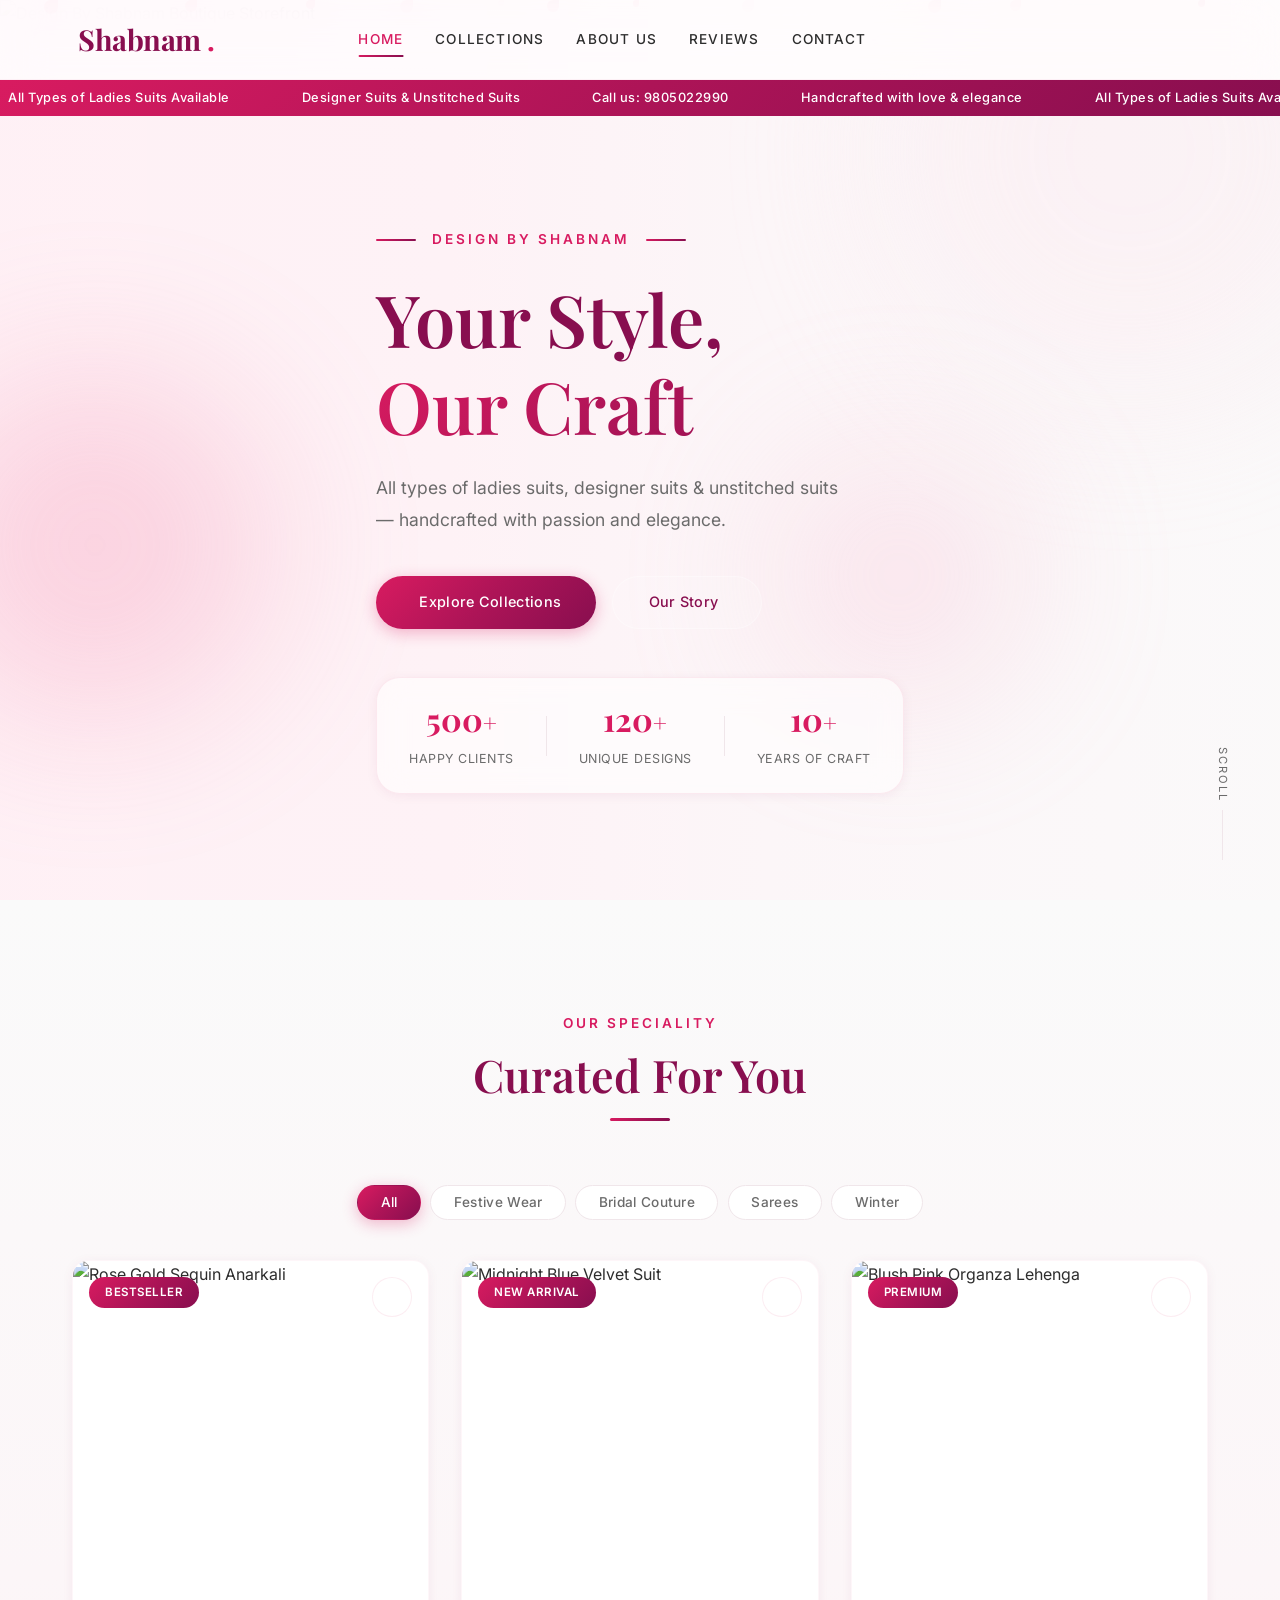
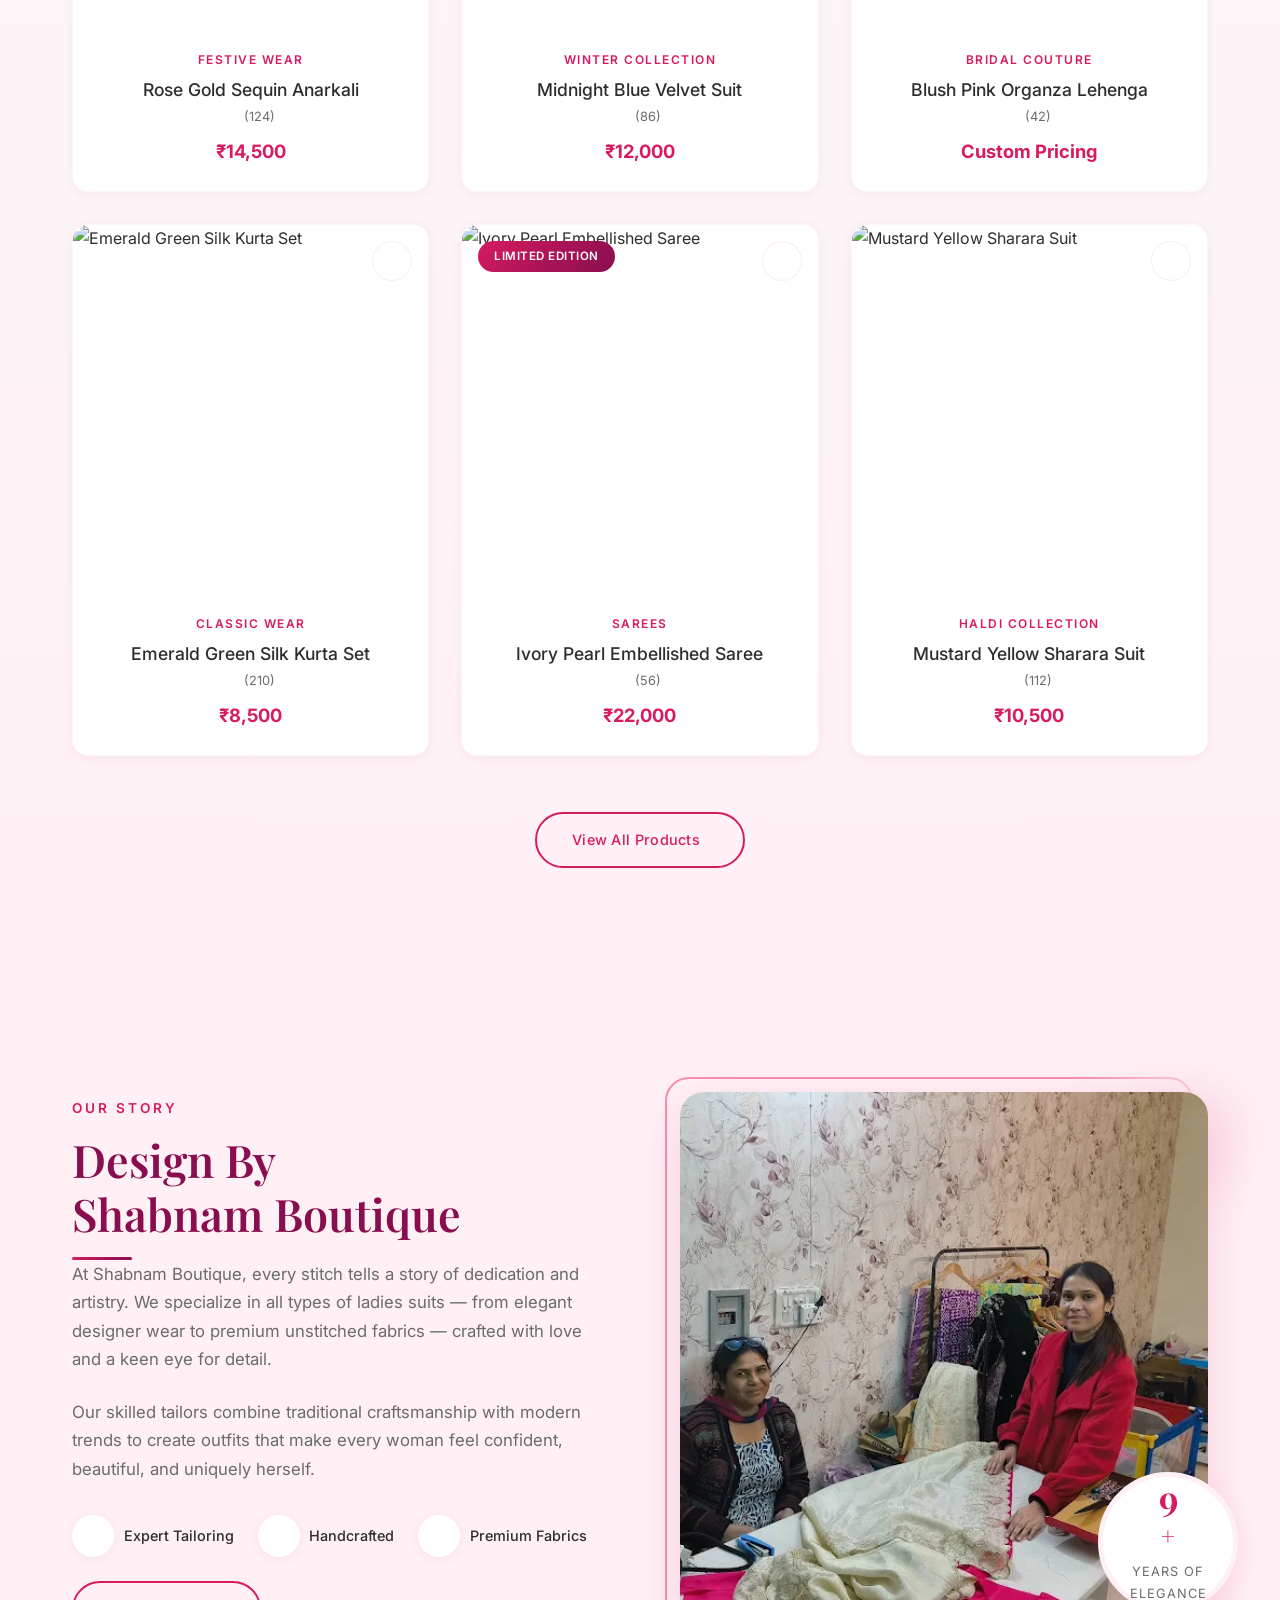
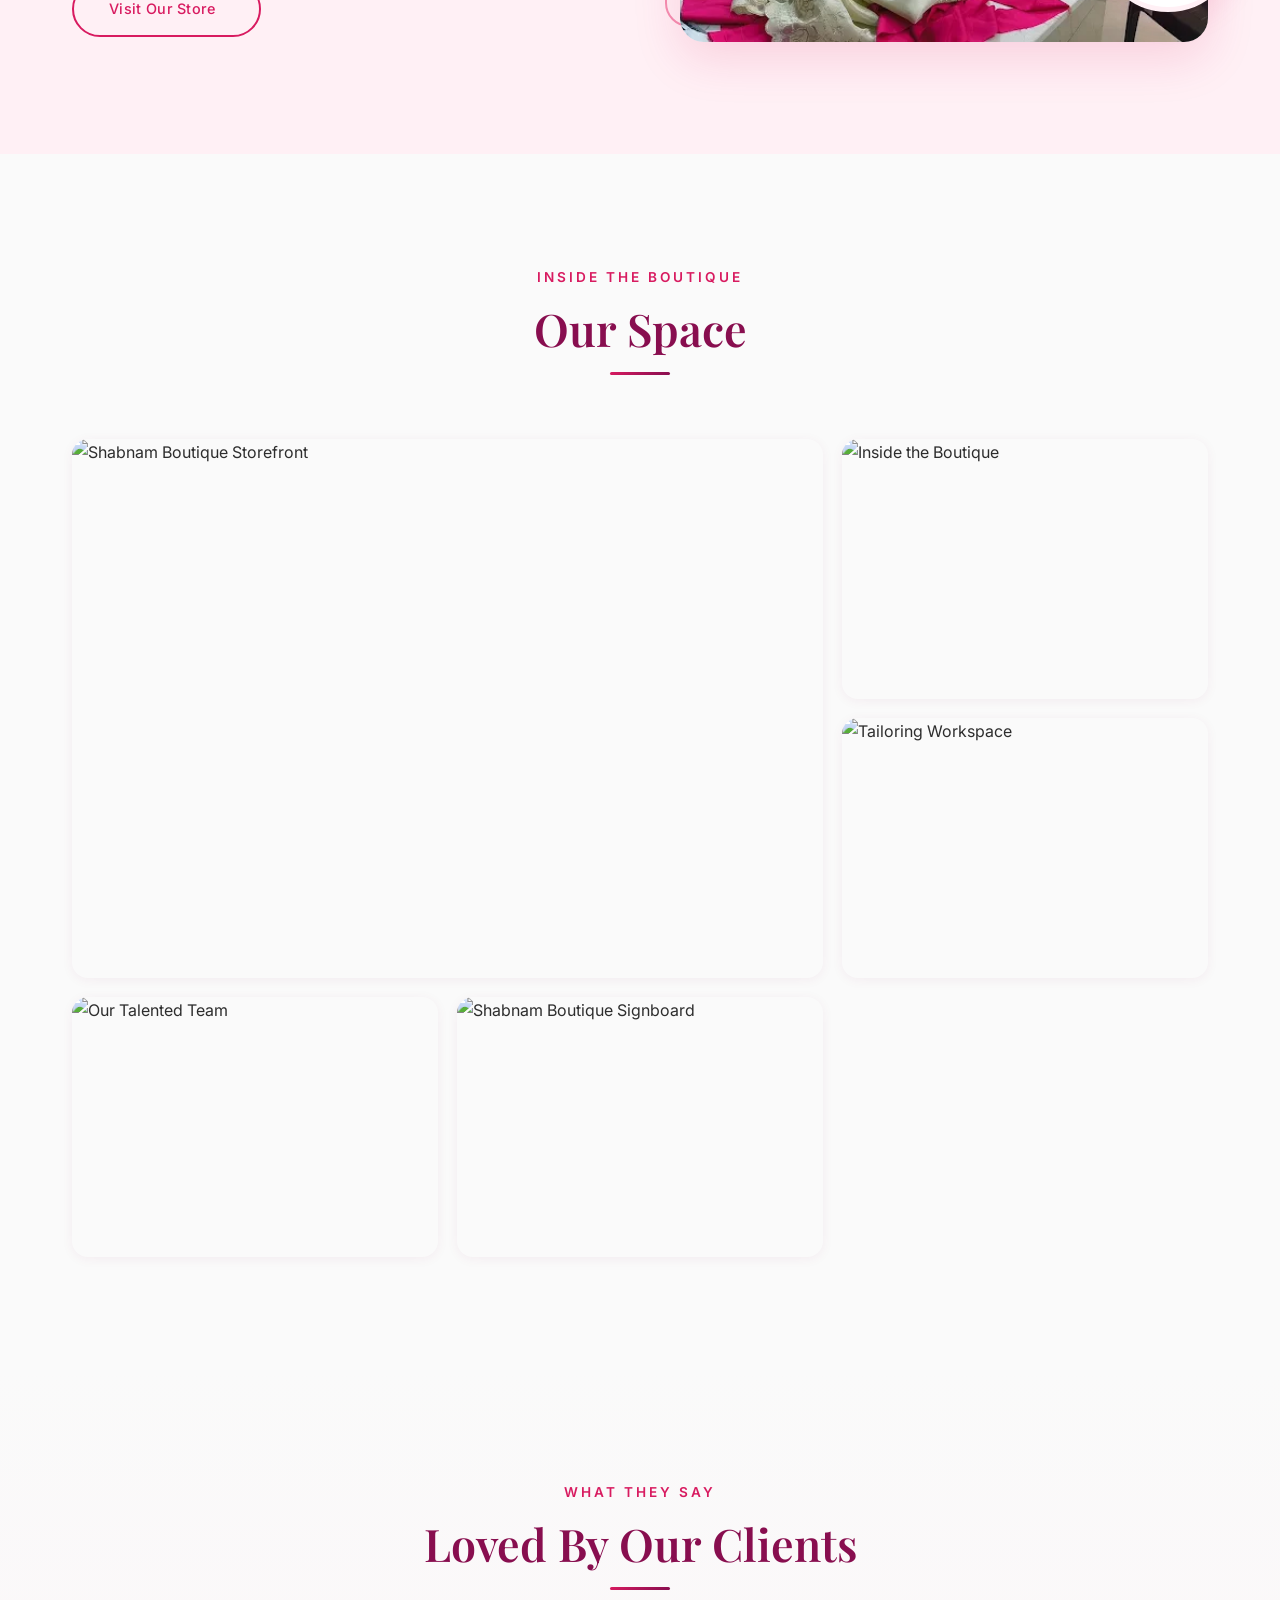
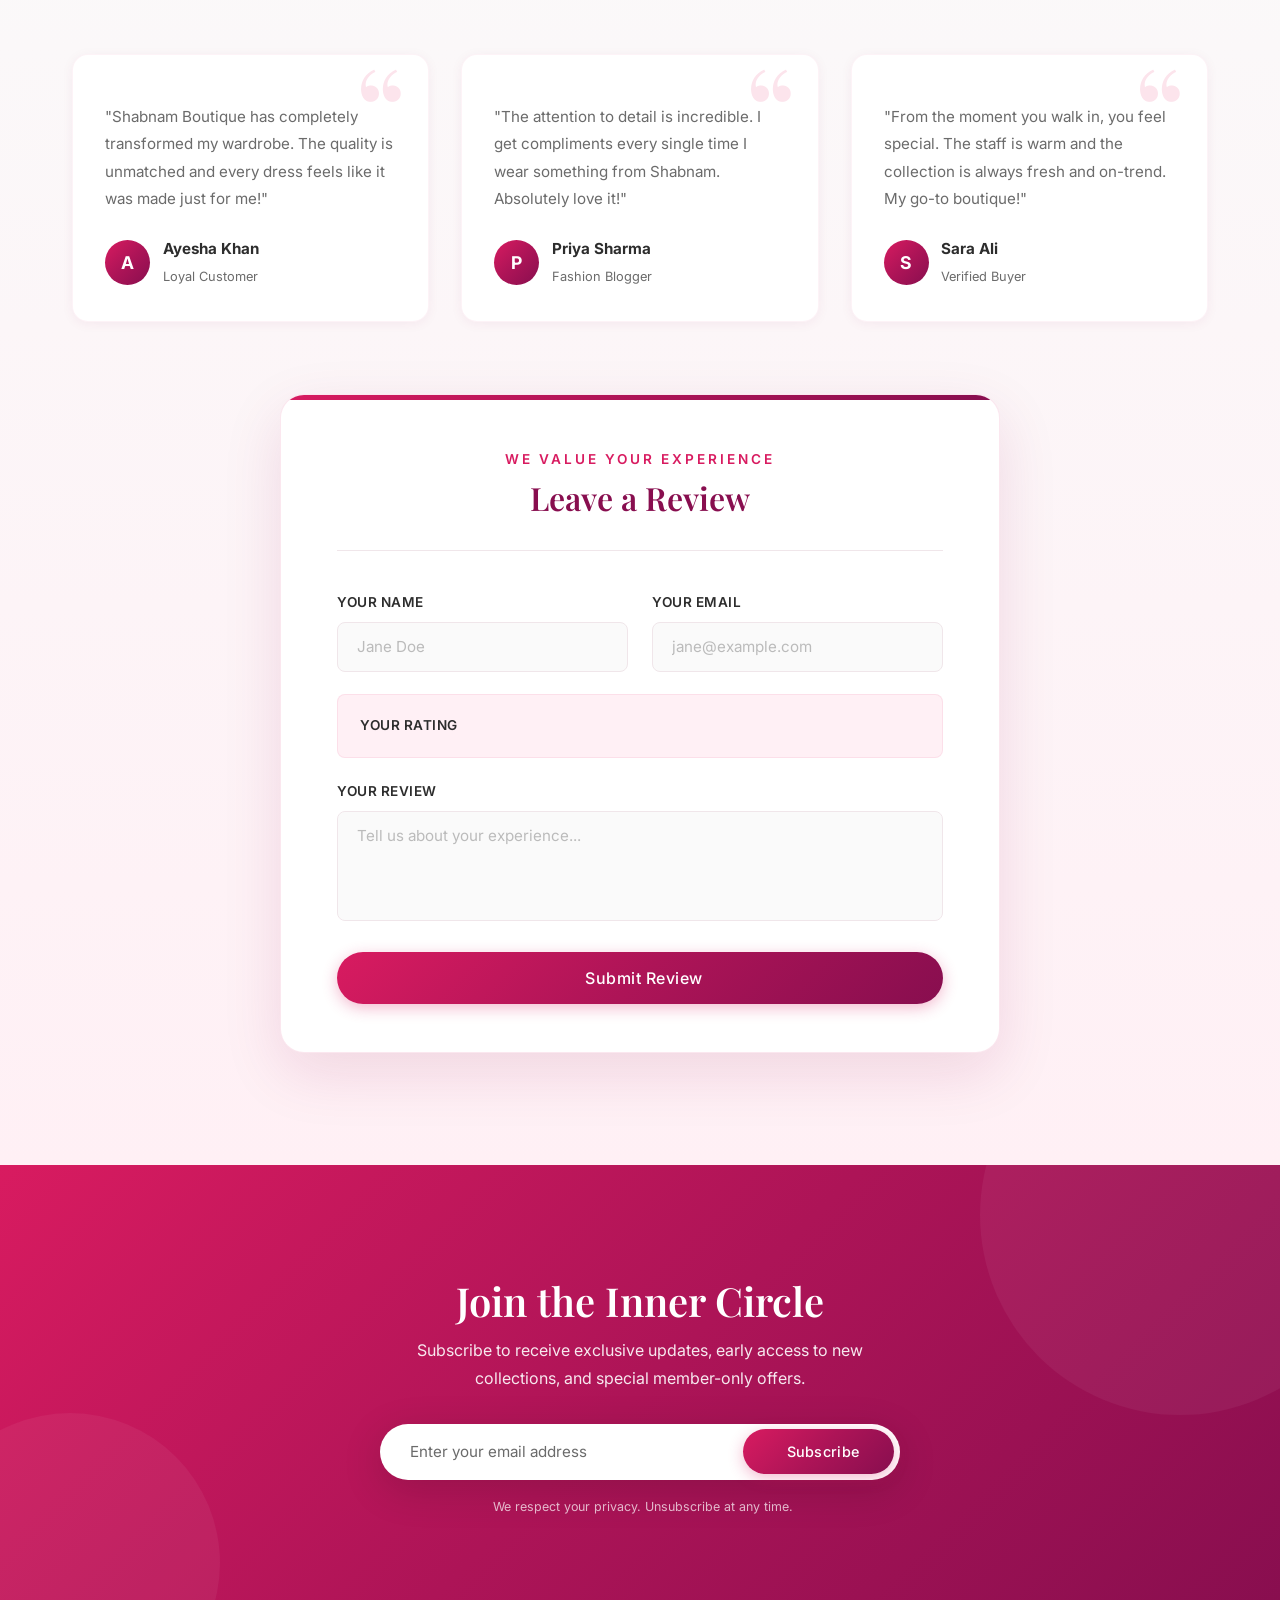
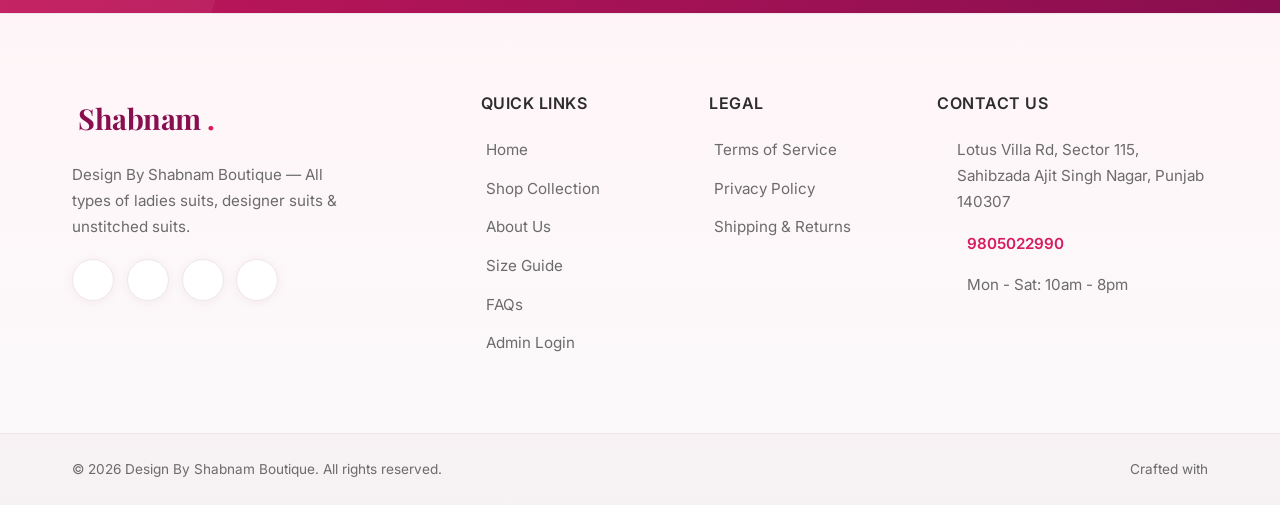
==== commit a7935dee: "Add files via upload" ====
--- a/index.html
+++ b/index.html
@@ -102,7 +102,7 @@
         <!-- Hero Section -->
         <section id="home" class="hero">
             <div class="hero-image-wrapper">
-                <img src="images/storefront.webp" alt="Design By Shabnam Boutique Storefront" class="hero-image" id="heroImage">
+                <img src="images/WhatsApp%20Image%202026-06-24%20at%206.30.31%20PM.jpeg" alt="Design By Shabnam Boutique Storefront" class="hero-image" id="heroImage">
                 <div class="hero-overlay"></div>
             </div>
             <!-- Floating petals -->
@@ -160,7 +160,7 @@
                     <div class="section-line"></div>
                 </div>
                 
-                <div class="category-filters" id="categoryFilters" style="margin-bottom: 2.5rem; text-align: center;">
+                <div class="category-filters" id="categoryFilters">
                     <button class="filter-btn active" data-filter="all">All</button>
                     <button class="filter-btn" data-filter="Festive Wear">Festive Wear</button>
                     <button class="filter-btn" data-filter="Bridal Couture">Bridal Couture</button>
@@ -229,31 +229,31 @@
                 </div>
                 <div class="gallery-grid">
                     <div class="gallery-item gallery-item-large fade-in-scroll">
-                        <img src="images/storefront.webp" alt="Shabnam Boutique Storefront">
+                        <img src="images/WhatsApp%20Image%202026-06-24%20at%206.30.31%20PM%20(1).jpeg" alt="Shabnam Boutique Storefront">
                         <div class="gallery-overlay">
                             <span>Our Storefront</span>
                         </div>
                     </div>
                     <div class="gallery-item fade-in-scroll" style="transition-delay: 0.1s;">
-                        <img src="images/boutique_inside.webp" alt="Inside the Boutique">
+                        <img src="images/WhatsApp%20Image%202026-06-24%20at%206.30.31%20PM%20(2).jpeg" alt="Inside the Boutique">
                         <div class="gallery-overlay">
                             <span>Our Collection</span>
                         </div>
                     </div>
                     <div class="gallery-item fade-in-scroll" style="transition-delay: 0.2s;">
-                        <img src="images/workspace.jpg" alt="Tailoring Workspace">
+                        <img src="images/WhatsApp%20Image%202026-06-24%20at%206.30.32%20PM.jpeg" alt="Tailoring Workspace">
                         <div class="gallery-overlay">
                             <span>The Workshop</span>
                         </div>
                     </div>
                     <div class="gallery-item fade-in-scroll" style="transition-delay: 0.3s;">
-                        <img src="images/team.webp" alt="Our Talented Team">
+                        <img src="images/WhatsApp%20Image%202026-06-24%20at%206.30.32%20PM%20(1).jpeg" alt="Our Talented Team">
                         <div class="gallery-overlay">
                             <span>Our Team</span>
                         </div>
                     </div>
                     <div class="gallery-item fade-in-scroll" style="transition-delay: 0.4s;">
-                        <img src="images/signboard.webp" alt="Shabnam Boutique Signboard">
+                        <img src="images/WhatsApp%20Image%202026-06-24%20at%206.30.33%20PM.jpeg" alt="Shabnam Boutique Signboard">
                         <div class="gallery-overlay">
                             <span>Visit Us</span>
                         </div>
@@ -309,6 +309,49 @@
                                 <span>Verified Buyer</span>
                             </div>
                         </div>
+                    </div>
+                </div>
+                </div>
+                
+                <!-- Feedback Form -->
+                <div class="feedback-form-wrapper fade-in-scroll">
+                    <div class="feedback-form-inner">
+                        <div class="feedback-header">
+                            <span class="section-subtitle">We Value Your Experience</span>
+                            <h3 class="feedback-title">Leave a Review</h3>
+                        </div>
+                        <form id="feedbackForm" class="feedback-form">
+                            <div class="form-row">
+                                <div class="form-group">
+                                    <label for="feedbackName">Your Name</label>
+                                    <input type="text" id="feedbackName" required placeholder="Jane Doe">
+                                </div>
+                                <div class="form-group">
+                                    <label for="feedbackEmail">Your Email</label>
+                                    <input type="email" id="feedbackEmail" required placeholder="jane@example.com">
+                                </div>
+                            </div>
+                            <div class="form-group rating-group">
+                                <label>Your Rating</label>
+                                <div class="feedback-stars" id="feedbackStars">
+                                    <i class="ph ph-star" data-val="1"></i>
+                                    <i class="ph ph-star" data-val="2"></i>
+                                    <i class="ph ph-star" data-val="3"></i>
+                                    <i class="ph ph-star" data-val="4"></i>
+                                    <i class="ph ph-star" data-val="5"></i>
+                                </div>
+                                <input type="hidden" id="feedbackRating" required>
+                            </div>
+                            <div class="form-group">
+                                <label for="feedbackMessage">Your Review</label>
+                                <textarea id="feedbackMessage" rows="4" required placeholder="Tell us about your experience..."></textarea>
+                            </div>
+                            <div class="submit-row">
+                                <button type="submit" class="btn btn-primary btn-glow">
+                                    <i class="ph ph-paper-plane-tilt"></i> Submit Review
+                                </button>
+                            </div>
+                        </form>
                     </div>
                 </div>
             </div>
--- a/styles.css
+++ b/styles.css
@@ -880,8 +880,8 @@
 
 .product-grid {
     display: grid;
-    grid-template-columns: repeat(auto-fill, minmax(320px, 1fr));
-    gap: 2.5rem;
+    grid-template-columns: repeat(auto-fill, minmax(280px, 1fr));
+    gap: 2rem;
 }
 
 .product-card {
@@ -951,7 +951,7 @@
 
 .product-image-container {
     position: relative;
-    height: 420px;
+    height: 360px;
     overflow: hidden;
 }
 
@@ -1196,8 +1196,8 @@
 .gallery-grid {
     display: grid;
     grid-template-columns: repeat(3, 1fr);
-    grid-auto-rows: 250px;
-    gap: 1.5rem;
+    grid-auto-rows: 260px;
+    gap: 1.2rem;
 }
 
 .gallery-item {
@@ -1206,6 +1206,11 @@
     overflow: hidden;
     box-shadow: var(--shadow-sm);
     cursor: pointer;
+    transition: box-shadow var(--transition-smooth);
+}
+
+.gallery-item:hover {
+    box-shadow: var(--shadow-md);
 }
 
 .gallery-item-large {
@@ -1349,6 +1354,169 @@
 .testimonial-author span {
     font-size: 0.8rem;
     color: var(--color-text-light);
+}
+
+/* Feedback Form Wrapper */
+.feedback-form-wrapper {
+    margin-top: 4.5rem;
+    max-width: 720px;
+    margin-left: auto;
+    margin-right: auto;
+    background: white;
+    border-radius: var(--radius-lg);
+    box-shadow: 0 20px 60px rgba(136, 14, 79, 0.12);
+    border: 1px solid rgba(216, 27, 96, 0.1);
+    overflow: hidden;
+    position: relative;
+}
+
+.feedback-form-wrapper::before {
+    content: '';
+    display: block;
+    height: 5px;
+    background: var(--gradient-primary);
+    width: 100%;
+}
+
+.feedback-form-inner {
+    padding: 3rem 3.5rem;
+}
+
+.feedback-header {
+    text-align: center;
+    margin-bottom: 2.5rem;
+    padding-bottom: 2rem;
+    border-bottom: 1px solid var(--color-border);
+}
+
+.feedback-header .section-subtitle {
+    margin-bottom: 0.5rem;
+}
+
+.feedback-title {
+    font-size: 2rem;
+    color: var(--color-accent);
+    margin-top: 0.3rem;
+    font-family: var(--font-heading);
+    line-height: 1.2;
+}
+
+.feedback-form .form-row {
+    display: grid;
+    grid-template-columns: 1fr 1fr;
+    gap: 1.5rem;
+}
+
+.feedback-form .form-group {
+    margin-bottom: 1.4rem;
+}
+
+.feedback-form label {
+    display: block;
+    margin-bottom: 0.5rem;
+    font-weight: 600;
+    color: var(--color-text-main);
+    font-size: 0.85rem;
+    text-transform: uppercase;
+    letter-spacing: 0.5px;
+}
+
+.feedback-form input[type="text"],
+.feedback-form input[type="email"],
+.feedback-form textarea {
+    width: 100%;
+    padding: 0.9rem 1.2rem;
+    border: 1.5px solid var(--color-border);
+    border-radius: var(--radius-sm);
+    background: var(--color-bg-light);
+    font-family: var(--font-body);
+    font-size: 0.95rem;
+    color: var(--color-text-main);
+    transition: all var(--transition-fast);
+    resize: none;
+}
+
+.feedback-form textarea {
+    min-height: 110px;
+}
+
+.feedback-form input[type="text"]:focus,
+.feedback-form input[type="email"]:focus,
+.feedback-form textarea:focus {
+    outline: none;
+    border-color: var(--color-primary);
+    background: white;
+    box-shadow: 0 0 0 4px rgba(216, 27, 96, 0.08);
+}
+
+.feedback-form input::placeholder,
+.feedback-form textarea::placeholder {
+    color: #bbb;
+}
+
+.rating-group {
+    background: var(--color-bg-pink-tint);
+    padding: 1.2rem 1.4rem;
+    border-radius: var(--radius-sm);
+    border: 1.5px solid rgba(216, 27, 96, 0.08);
+    display: flex;
+    align-items: center;
+    justify-content: space-between;
+    flex-wrap: wrap;
+    gap: 0.8rem;
+}
+
+.rating-group label {
+    margin-bottom: 0 !important;
+}
+
+.feedback-stars {
+    display: flex;
+    gap: 0.4rem;
+    font-size: 2rem;
+    color: #ddd;
+    cursor: pointer;
+}
+
+.feedback-stars i {
+    transition: all 0.15s ease;
+    transform-origin: center;
+}
+
+.feedback-stars i:hover {
+    transform: scale(1.2);
+}
+
+.feedback-stars i.ph-fill,
+.feedback-stars i.hovered {
+    color: var(--color-gold);
+}
+
+.feedback-form .submit-row {
+    margin-top: 0.5rem;
+}
+
+.feedback-form .submit-row .btn {
+    width: 100%;
+    padding: 1rem;
+    font-size: 1rem;
+    letter-spacing: 0.5px;
+}
+
+@media (max-width: 768px) {
+    .feedback-form .form-row {
+        grid-template-columns: 1fr;
+    }
+    .feedback-form-inner {
+        padding: 2rem 1.5rem;
+    }
+    .rating-group {
+        flex-direction: column;
+        align-items: flex-start;
+    }
+    .feedback-form-wrapper::before {
+        height: 4px;
+    }
 }
 
 /* ==========================================================================
@@ -1921,28 +2089,39 @@
 /* ==========================================================================
    Category Filters
    ========================================================================== */
+.category-filters {
+    display: flex;
+    flex-wrap: wrap;
+    justify-content: center;
+    gap: 0.6rem;
+    margin-bottom: 2.5rem;
+}
+
 .filter-btn {
-    padding: 0.6rem 1.5rem;
-    border: 1px solid var(--color-border);
+    padding: 0.55rem 1.4rem;
+    border: 1.5px solid var(--color-border);
     border-radius: 50px;
     background: white;
     font-family: var(--font-body);
-    font-size: 0.95rem;
-    color: var(--color-text-main);
+    font-size: 0.85rem;
+    font-weight: 500;
+    color: var(--color-text-light);
     cursor: pointer;
-    transition: all 0.3s ease;
-    margin: 0 0.5rem;
+    transition: all 0.25s ease;
+    letter-spacing: 0.3px;
 }
 
 .filter-btn:hover {
     border-color: var(--color-primary);
     color: var(--color-primary);
+    background: var(--color-primary-lighter);
 }
 
 .filter-btn.active {
-    background: var(--color-primary);
+    background: var(--gradient-primary);
     color: white;
-    border-color: var(--color-primary);
+    border-color: transparent;
+    box-shadow: 0 4px 15px rgba(216, 27, 96, 0.3);
 }
 
 /* ==========================================================================
@@ -1955,35 +2134,70 @@
     .about-content { padding-right: 0; text-align: center; }
     .about-image { height: 400px; }
     .about-features { justify-content: center; }
+    .product-grid { grid-template-columns: repeat(2, 1fr); gap: 1.5rem; }
 }
 
 @media (max-width: 768px) {
     /* Header & Nav */
     .desktop-nav { display: none; }
     .mobile-menu-btn { display: flex; }
-    .header-actions { gap: 0.5rem; }
+    .header-actions { gap: 0.4rem; }
+    .header-actions .icon-btn { width: 36px; height: 36px; font-size: 1.1rem; }
     
     /* Hero */
-    .hero { min-height: 100vh; padding-top: 100px; justify-content: center; }
-    .hero-title { font-size: 2.5rem; }
+    .hero { min-height: 100svh; padding-top: 110px; justify-content: center; }
+    .hero-title { font-size: 2.6rem; line-height: 1.15; }
     .hero-text { font-size: 1rem; max-width: 100%; margin: 0 auto 2rem auto; }
-    .hero-btns { justify-content: center; flex-direction: column; width: 100%; }
-    .hero-btns .btn { width: 100%; }
-    .hero-content { text-align: center; margin: 0 auto; }
-    .hero-stats { flex-direction: column; gap: 1rem; padding: 1.5rem; }
-    .stat-divider { width: 100%; height: 1px; }
+    .hero-btns { justify-content: center; flex-direction: column; width: 100%; gap: 0.8rem; }
+    .hero-btns .btn { width: 100%; justify-content: center; }
+    .hero-content { text-align: center; margin: 0 auto; max-width: 100%; padding: 0 0.5rem; }
+    .hero-stats { flex-direction: row; gap: 0; padding: 1.2rem 1rem; justify-content: space-around; }
+    .stat-divider { display: none; }
+    .stat-number { font-size: 1.5rem; }
+    .hero-subtitle .line { display: none; }
     .hero-scroll-indicator { display: none; }
     
     /* General Layout */
-    .container { padding: 0 1.5rem; }
-    .section-header h2 { font-size: 2rem; }
+    .container { padding: 0 1.2rem; }
+    .section { padding: 5rem 0; }
+    .section-title { font-size: 2.1rem; }
+    .section-header { margin-bottom: 2.5rem; }
     
-    /* Grids */
-    .category-grid, .product-grid, .testimonials-grid { 
-        grid-template-columns: 1fr; 
-    }
+    /* Product Grid - 2 columns on tablet/mobile */
+    .product-grid { grid-template-columns: repeat(2, 1fr); gap: 1rem; }
+    .product-image-container { height: 240px; }
+    .product-info { padding: 1rem; }
+    .product-name { font-size: 0.95rem; }
+    .product-price { font-size: 1rem; }
+    .product-action { display: none; } /* Clean look on touch — tap opens modal */
+
+    /* Testimonials */
+    .testimonials-grid { grid-template-columns: 1fr; }
+
+    /* Gallery */
+    .gallery-grid {
+        grid-template-columns: repeat(2, 1fr);
+        grid-auto-rows: 180px;
+    }
+    .gallery-item-large { grid-column: span 2; grid-row: span 1; }
+
+    /* Category filters scroll horizontally */
+    .category-filters {
+        flex-wrap: nowrap;
+        overflow-x: auto;
+        justify-content: flex-start;
+        padding-bottom: 0.5rem;
+        -webkit-overflow-scrolling: touch;
+        scrollbar-width: none;
+    }
+    .category-filters::-webkit-scrollbar { display: none; }
+    .filter-btn { flex-shrink: 0; }
     
-    .category-card { height: 250px; }
+    /* About */
+    .about-container { grid-template-columns: 1fr; gap: 2.5rem; }
+    .about-image { height: 320px; }
+    .about-experience-badge { right: 10px; bottom: 10px; width: 110px; height: 110px; }
+    .about-experience-badge .number { font-size: 1.8rem; }
     
     /* Footer */
     .footer-container {
@@ -1994,15 +2208,40 @@
     .social-links { justify-content: center; }
     .footer-desc { margin: 1.2rem auto; }
     .footer-bottom-inner { flex-direction: column; gap: 1rem; text-align: center; }
+    .footer-links a { justify-content: center; }
+    .footer-contact p { justify-content: center; }
     
     /* Newsletter */
-    .newsletter-form { flex-direction: column; border-radius: var(--radius-md); padding: 1rem; background: transparent; box-shadow: none; }
-    .newsletter-input { background: white; border-radius: var(--radius-md); margin-bottom: 1rem; }
+    .newsletter { padding: 4rem 0; }
+    .newsletter-form { flex-direction: column; border-radius: var(--radius-md); gap: 0.6rem; padding: 0.6rem; }
+    .newsletter-input { padding: 1rem 1.2rem; }
     .newsletter-form .btn { width: 100%; border-radius: var(--radius-md); }
     .newsletter-title { font-size: 2rem; }
+
+    /* Quick View Modal */
+    .quick-view-grid { grid-template-columns: 1fr; }
+    .quick-view-image-container { padding: 1.5rem; }
+    .quick-view-image-container img { max-height: 250px; }
+    .quick-view-details { padding: 1.5rem; }
+    .qv-title { font-size: 1.4rem; }
+
+    /* Back to top */
+    .back-to-top { bottom: 1.2rem; right: 1.2rem; width: 42px; height: 42px; font-size: 1.1rem; }
 }
 
 @media (max-width: 480px) {
-    .hero-title { font-size: 2rem; }
-    .about-experience-badge { right: 0; bottom: 0; transform: scale(0.8) translate(20%, 20%); }
-}
+    /* Smallest screens: single column product grid */
+    .product-grid { grid-template-columns: 1fr; }
+    .product-image-container { height: 300px; }
+    .product-action { display: flex; } /* Show again on single col */
+    .hero-title { font-size: 2.1rem; }
+    .about-experience-badge { transform: scale(0.85); transform-origin: bottom right; }
+    .gallery-grid {
+        grid-template-columns: 1fr;
+        grid-auto-rows: 230px;
+    }
+    .gallery-item-large { grid-column: span 1; grid-row: span 1; }
+    .section-title { font-size: 1.9rem; }
+    .hero-stats { gap: 0; }
+    .stat-number { font-size: 1.4rem; }
+}
